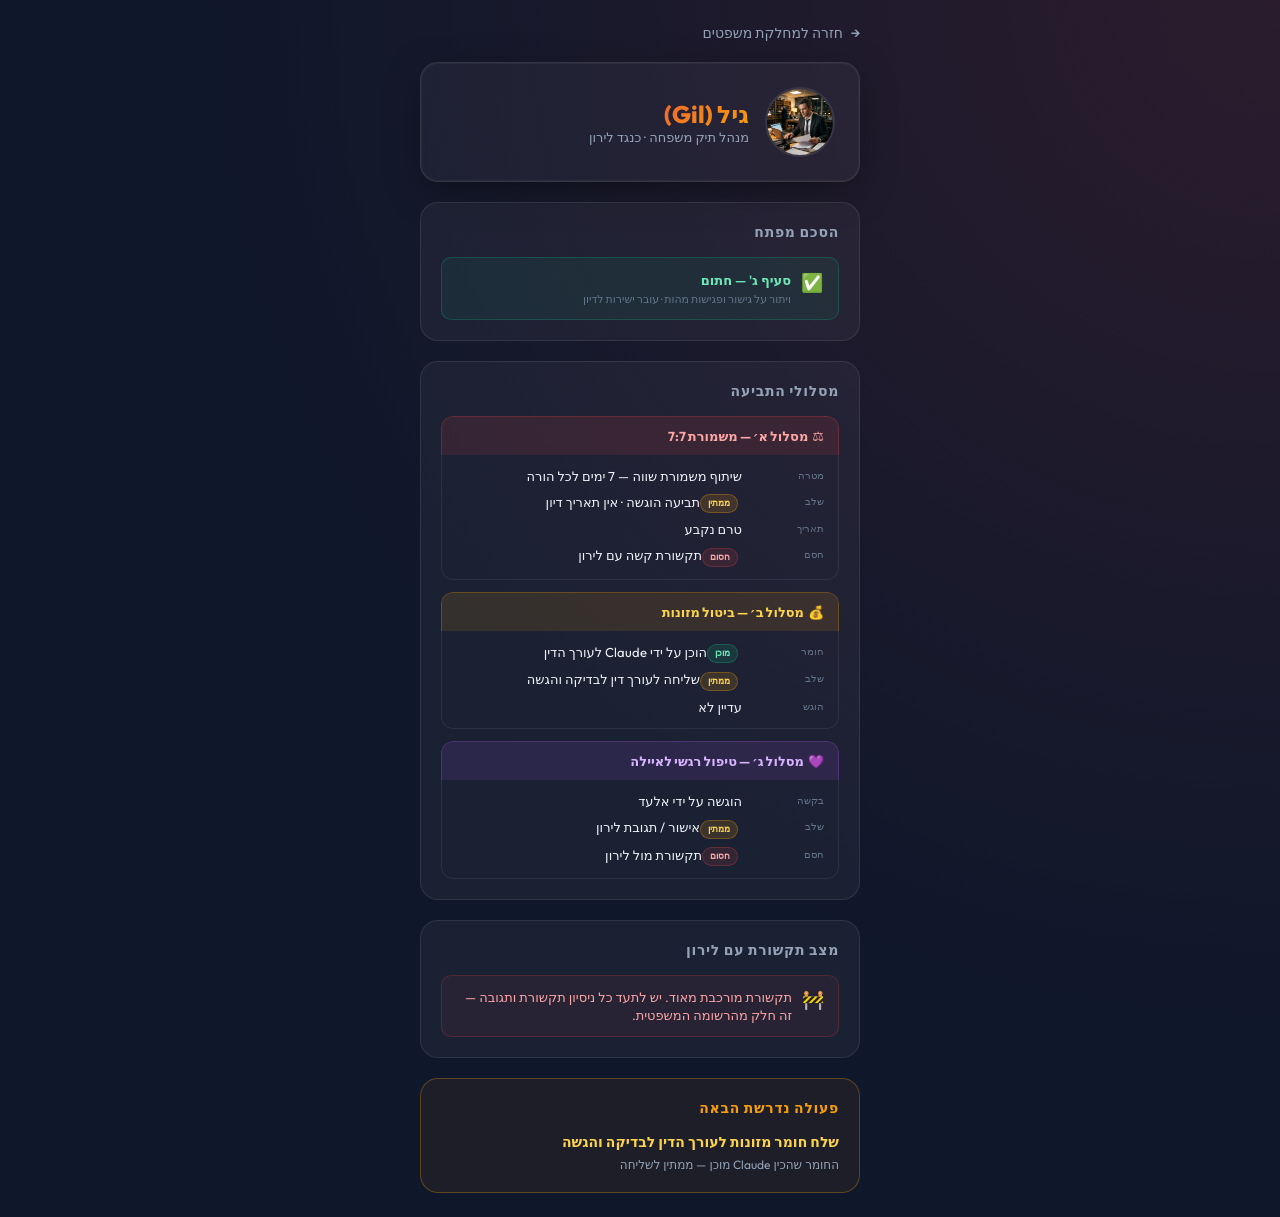
==== ui/gil.html @ 3f215a83 "Legal division V2: Amir + Gil + Michal agents, 4 UI pages, runners, master prompt, registry update" ====
<!DOCTYPE html>
<html lang="he" dir="rtl">
<head>
  <meta charset="UTF-8" />
  <meta name="viewport" content="width=device-width, initial-scale=1.0, viewport-fit=cover" />
  <title>גיל · תיק לירון</title>
  <link href="https://fonts.googleapis.com/css2?family=Outfit:wght@300;400;500;600;700;800&family=JetBrains+Mono:wght@400;600&display=swap" rel="stylesheet" />
  <link rel="stylesheet" href="shared-agent.css" />
  <style>
    :root { --grad-primary: linear-gradient(135deg, #ef4444 0%, #f59e0b 100%); }
    body { background-image: radial-gradient(ellipse at top right, rgba(239,68,68,0.12), transparent 60%); }
    .agent-name { background: var(--grad-primary); -webkit-background-clip: text; color: transparent; }

    .track { border-radius: 12px; overflow: hidden; margin-bottom: 12px; }
    .track:last-child { margin-bottom: 0; }
    .track-header { padding: 11px 14px; display: flex; align-items: center; gap: 10px; font-size: 13px; font-weight: 700; }
    .track-header.red { background: rgba(239,68,68,.12); border: 1px solid rgba(239,68,68,.25); border-bottom: none; border-radius: 12px 12px 0 0; color: #fca5a5; }
    .track-header.amber { background: rgba(245,158,11,.12); border: 1px solid rgba(245,158,11,.25); border-bottom: none; border-radius: 12px 12px 0 0; color: #fcd34d; }
    .track-header.purple { background: rgba(168,85,247,.12); border: 1px solid rgba(168,85,247,.25); border-bottom: none; border-radius: 12px 12px 0 0; color: #d8b4fe; }
    .track-body { padding: 12px 14px; border: 1px solid rgba(255,255,255,.08); border-top: none; border-radius: 0 0 12px 12px; display: flex; flex-direction: column; gap: 7px; }
    .track-row { display: flex; gap: 10px; font-size: 13px; align-items: flex-start; }
    .track-label { color: #64748b; font-family: 'JetBrains Mono', monospace; font-size: 10px; min-width: 72px; padding-top: 2px; flex-shrink: 0; }
    .track-val { color: #f1f5f9; flex: 1; line-height: 1.45; }
    .badge { display: inline-block; font-size: 9px; font-family: 'JetBrains Mono', monospace; padding: 2px 7px; border-radius: 999px; font-weight: 700; vertical-align: middle; margin-right: 4px; }
    .badge.ok { background: rgba(16,185,129,.15); color: #6ee7b7; border: 1px solid rgba(16,185,129,.3); }
    .badge.pending { background: rgba(245,158,11,.15); color: #fcd34d; border: 1px solid rgba(245,158,11,.3); }
    .badge.blocked { background: rgba(239,68,68,.12); color: #fca5a5; border: 1px solid rgba(239,68,68,.25); }

    .agreement-box { padding: 13px 15px; border-radius: 10px; background: rgba(16,185,129,.08); border: 1px solid rgba(16,185,129,.25); display: flex; gap: 10px; align-items: flex-start; }
    .agreement-icon { font-size: 18px; flex-shrink: 0; }
    .agreement-text { font-size: 13px; font-weight: 600; color: #6ee7b7; line-height: 1.4; }
    .agreement-sub { font-size: 11px; color: #64748b; margin-top: 3px; }

    .blocker-box { padding: 12px 14px; border-radius: 10px; background: rgba(239,68,68,.07); border: 1px solid rgba(239,68,68,.2); display: flex; gap: 10px; }
    .blocker-text { font-size: 13px; color: #fca5a5; line-height: 1.4; }
  </style>
</head>
<body>
  <div class="app">
    <a href="legal.html" class="back-btn">חזרה למחלקת משפטים</a>

    <div class="header">
      <img src="assets/agent_gil.png" alt="Gil" class="agent-img"
           onerror="this.src='data:image/svg+xml,<svg xmlns=%22http://www.w3.org/2000/svg%22 width=%2270%22 height=%2270%22><rect width=%2270%22 height=%2270%22 rx=%2235%22 fill=%22%23ef4444%22/><text x=%2235%22 y=%2244%22 text-anchor=%22middle%22 fill=%22white%22 font-size=%2226%22>ג</text></svg>'">
      <div>
        <div class="agent-name">גיל (Gil)</div>
        <div class="agent-role">מנהל תיק משפחה · כנגד לירון</div>
      </div>
    </div>

    <!-- KEY AGREEMENT -->
    <div class="card">
      <div class="card-title">הסכם מפתח</div>
      <div class="agreement-box">
        <span class="agreement-icon">✅</span>
        <div>
          <div class="agreement-text">סעיף ג' — חתום</div>
          <div class="agreement-sub">ויתור על גישור ופגישות מהות · עובר ישירות לדיון</div>
        </div>
      </div>
    </div>

    <!-- TRACKS -->
    <div class="card">
      <div class="card-title">מסלולי התביעה</div>

      <!-- Track A: Custody -->
      <div class="track">
        <div class="track-header red">⚖️ &nbsp;מסלול א׳ — משמורת 7:7</div>
        <div class="track-body">
          <div class="track-row">
            <span class="track-label">מטרה</span>
            <span class="track-val">שיתוף משמורת שווה — 7 ימים לכל הורה</span>
          </div>
          <div class="track-row">
            <span class="track-label">שלב</span>
            <span class="track-val"><span class="badge pending">ממתין</span>תביעה הוגשה · אין תאריך דיון</span>
          </div>
          <div class="track-row">
            <span class="track-label">תאריך</span>
            <span class="track-val">טרם נקבע</span>
          </div>
          <div class="track-row">
            <span class="track-label">חסם</span>
            <span class="track-val"><span class="badge blocked">חסום</span>תקשורת קשה עם לירון</span>
          </div>
        </div>
      </div>

      <!-- Track B: Alimony -->
      <div class="track">
        <div class="track-header amber">💰 &nbsp;מסלול ב׳ — ביטול מזונות</div>
        <div class="track-body">
          <div class="track-row">
            <span class="track-label">חומר</span>
            <span class="track-val"><span class="badge ok">מוכן</span>הוכן על ידי Claude לעורך הדין</span>
          </div>
          <div class="track-row">
            <span class="track-label">שלב</span>
            <span class="track-val"><span class="badge pending">ממתין</span>שליחה לעורך דין לבדיקה והגשה</span>
          </div>
          <div class="track-row">
            <span class="track-label">הוגש</span>
            <span class="track-val">עדיין לא</span>
          </div>
        </div>
      </div>

      <!-- Track C: Ayala -->
      <div class="track">
        <div class="track-header purple">💜 &nbsp;מסלול ג׳ — טיפול רגשי לאיילה</div>
        <div class="track-body">
          <div class="track-row">
            <span class="track-label">בקשה</span>
            <span class="track-val">הוגשה על ידי אלעד</span>
          </div>
          <div class="track-row">
            <span class="track-label">שלב</span>
            <span class="track-val"><span class="badge pending">ממתין</span>אישור / תגובת לירון</span>
          </div>
          <div class="track-row">
            <span class="track-label">חסם</span>
            <span class="track-val"><span class="badge blocked">חסום</span>תקשורת מול לירון</span>
          </div>
        </div>
      </div>
    </div>

    <!-- COMMUNICATION -->
    <div class="card">
      <div class="card-title">מצב תקשורת עם לירון</div>
      <div class="blocker-box">
        <span style="font-size:18px;flex-shrink:0;">🚧</span>
        <div class="blocker-text">תקשורת מורכבת מאוד. יש לתעד כל ניסיון תקשורת ותגובה — זה חלק מהרשומה המשפטית.</div>
      </div>
    </div>

    <!-- NEXT ACTION -->
    <div class="card" style="border-color:rgba(245,158,11,.3);background:rgba(245,158,11,.06);">
      <div class="card-title" style="color:#f59e0b;">פעולה נדרשת הבאה</div>
      <div style="font-size:14px;font-weight:600;color:#fcd34d;">שלח חומר מזונות לעורך הדין לבדיקה והגשה</div>
      <div style="font-size:12px;color:#94a3b8;margin-top:6px;">החומר שהכין Claude מוכן — ממתין לשליחה</div>
    </div>

  </div>
</body>
</html>
---- ui/shared-agent.css ----
/* shared-agent.css */
:root {
  --bg-0: #0f172a;
  --panel: rgba(255, 255, 255, 0.045);
  --border: rgba(255, 255, 255, 0.09);
  --text: #f1f5f9;
  --text-muted: #94a3b8;
  --text-dim: #64748b;
  --blue: #60a5fa;
  --purple: #c084fc;
  --warning: #f59e0b;
  --danger: #ef4444;
  --teal: #2dd4bf;
  --success: #10b981;
  
  --shadow-card: 0 10px 40px -10px rgba(0, 0, 0, 0.5), 0 0 0 1px rgba(255, 255, 255, 0.04) inset;
  --radius: 18px;
  --radius-sm: 12px;
}

* { box-sizing: border-box; margin: 0; padding: 0; }

body {
  font-family: 'Outfit', system-ui, sans-serif;
  color: var(--text);
  background: var(--bg-0);
  min-height: 100vh;
  padding: 24px 16px;
}

.app {
  max-width: 440px;
  margin: 0 auto;
  display: flex;
  flex-direction: column;
  gap: 20px;
}

.back-btn {
  display: inline-flex;
  align-items: center;
  gap: 8px;
  color: var(--text-muted);
  text-decoration: none;
  font-size: 14px;
  font-weight: 500;
}
.back-btn::before { content: '→'; }

.header {
  padding: 24px;
  background: var(--panel);
  border: 1px solid var(--border);
  border-radius: var(--radius);
  display: flex;
  align-items: center;
  gap: 16px;
  box-shadow: var(--shadow-card);
}

.agent-img {
  width: 70px;
  height: 70px;
  border-radius: 50%;
  border: 2px solid var(--border);
}

.agent-name {
  font-size: 24px;
  font-weight: 800;
  -webkit-background-clip: text;
  color: transparent;
}

.agent-role {
  font-size: 13px;
  color: var(--text-muted);
}

.card {
  padding: 20px;
  background: var(--panel);
  border: 1px solid var(--border);
  border-radius: var(--radius);
}

.card-title {
  font-size: 14px;
  font-weight: 600;
  color: var(--text-muted);
  margin-bottom: 16px;
  text-transform: uppercase;
  letter-spacing: 0.05em;
}

.bullet-list {
  list-style: none;
  display: flex;
  flex-direction: column;
  gap: 10px;
}
.bullet-list li {
  display: flex;
  gap: 10px;
  font-size: 13.5px;
  line-height: 1.4;
  color: var(--text);
}
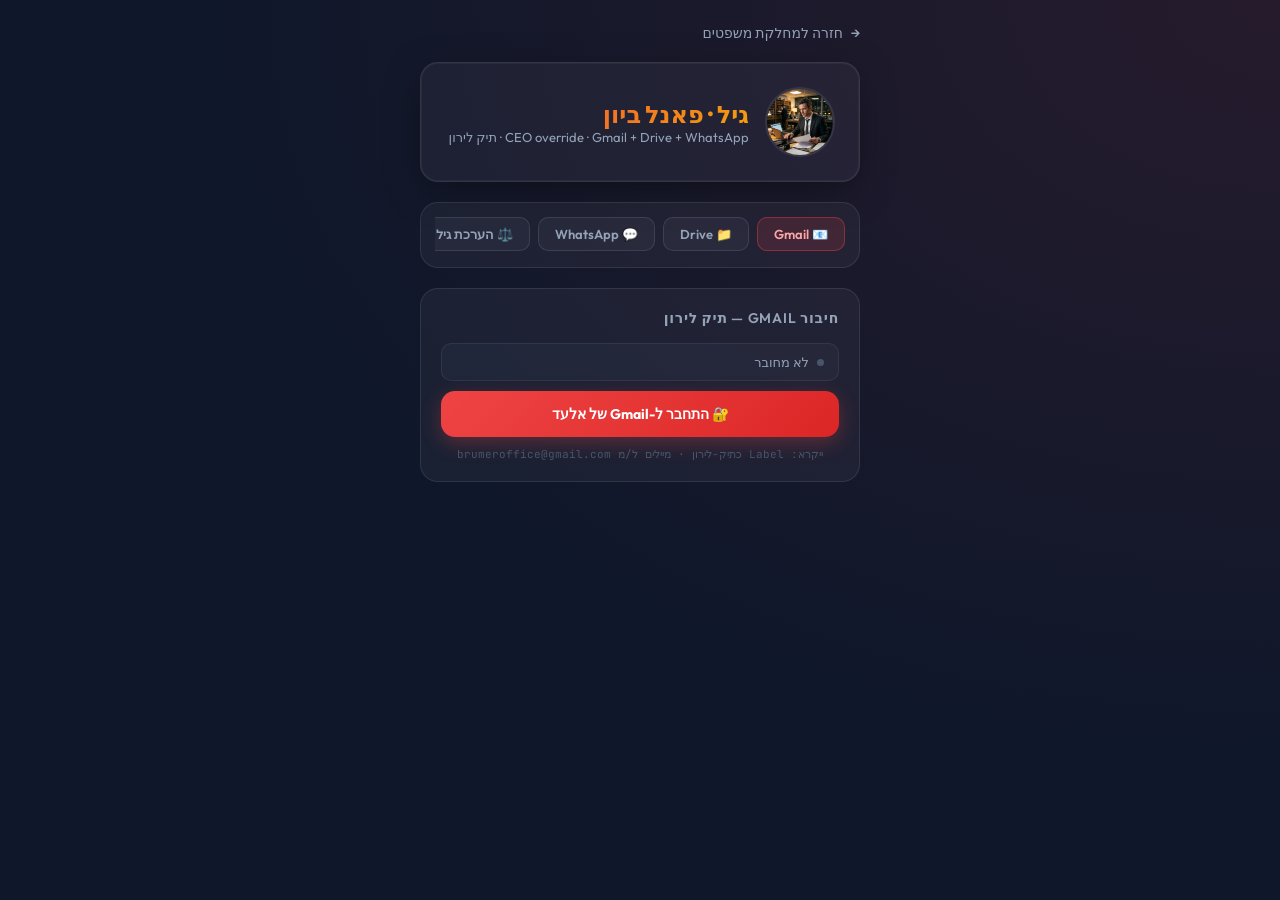
==== commit 7ab4eaba: "Gil intelligence panel: Gmail + Drive + WhatsApp + CEO override documented" ====
--- a/ui/gil.html
+++ b/ui/gil.html
@@ -3,145 +3,549 @@
 <head>
   <meta charset="UTF-8" />
   <meta name="viewport" content="width=device-width, initial-scale=1.0, viewport-fit=cover" />
-  <title>גיל · תיק לירון</title>
+  <title>גיל · תיק לירון · ביון</title>
   <link href="https://fonts.googleapis.com/css2?family=Outfit:wght@300;400;500;600;700;800&family=JetBrains+Mono:wght@400;600&display=swap" rel="stylesheet" />
   <link rel="stylesheet" href="shared-agent.css" />
+
+  <!-- Google API -->
+  <script src="https://apis.google.com/js/api.js"></script>
+  <script src="https://accounts.google.com/gsi/client"></script>
+
   <style>
-    :root { --grad-primary: linear-gradient(135deg, #ef4444 0%, #f59e0b 100%); }
-    body { background-image: radial-gradient(ellipse at top right, rgba(239,68,68,0.12), transparent 60%); }
+    :root {
+      --grad-primary: linear-gradient(135deg, #ef4444 0%, #f59e0b 100%);
+      --gold: #f59e0b; --red: #ef4444; --blue: #3b82f6;
+      --green: #10b981; --purple: #8b5cf6;
+    }
+    body { background-image: radial-gradient(ellipse at top right, rgba(239,68,68,0.10), transparent 60%); }
     .agent-name { background: var(--grad-primary); -webkit-background-clip: text; color: transparent; }
 
-    .track { border-radius: 12px; overflow: hidden; margin-bottom: 12px; }
-    .track:last-child { margin-bottom: 0; }
-    .track-header { padding: 11px 14px; display: flex; align-items: center; gap: 10px; font-size: 13px; font-weight: 700; }
-    .track-header.red { background: rgba(239,68,68,.12); border: 1px solid rgba(239,68,68,.25); border-bottom: none; border-radius: 12px 12px 0 0; color: #fca5a5; }
-    .track-header.amber { background: rgba(245,158,11,.12); border: 1px solid rgba(245,158,11,.25); border-bottom: none; border-radius: 12px 12px 0 0; color: #fcd34d; }
-    .track-header.purple { background: rgba(168,85,247,.12); border: 1px solid rgba(168,85,247,.25); border-bottom: none; border-radius: 12px 12px 0 0; color: #d8b4fe; }
-    .track-body { padding: 12px 14px; border: 1px solid rgba(255,255,255,.08); border-top: none; border-radius: 0 0 12px 12px; display: flex; flex-direction: column; gap: 7px; }
-    .track-row { display: flex; gap: 10px; font-size: 13px; align-items: flex-start; }
-    .track-label { color: #64748b; font-family: 'JetBrains Mono', monospace; font-size: 10px; min-width: 72px; padding-top: 2px; flex-shrink: 0; }
-    .track-val { color: #f1f5f9; flex: 1; line-height: 1.45; }
-    .badge { display: inline-block; font-size: 9px; font-family: 'JetBrains Mono', monospace; padding: 2px 7px; border-radius: 999px; font-weight: 700; vertical-align: middle; margin-right: 4px; }
-    .badge.ok { background: rgba(16,185,129,.15); color: #6ee7b7; border: 1px solid rgba(16,185,129,.3); }
-    .badge.pending { background: rgba(245,158,11,.15); color: #fcd34d; border: 1px solid rgba(245,158,11,.3); }
-    .badge.blocked { background: rgba(239,68,68,.12); color: #fca5a5; border: 1px solid rgba(239,68,68,.25); }
-
-    .agreement-box { padding: 13px 15px; border-radius: 10px; background: rgba(16,185,129,.08); border: 1px solid rgba(16,185,129,.25); display: flex; gap: 10px; align-items: flex-start; }
-    .agreement-icon { font-size: 18px; flex-shrink: 0; }
-    .agreement-text { font-size: 13px; font-weight: 600; color: #6ee7b7; line-height: 1.4; }
-    .agreement-sub { font-size: 11px; color: #64748b; margin-top: 3px; }
-
-    .blocker-box { padding: 12px 14px; border-radius: 10px; background: rgba(239,68,68,.07); border: 1px solid rgba(239,68,68,.2); display: flex; gap: 10px; }
-    .blocker-text { font-size: 13px; color: #fca5a5; line-height: 1.4; }
+    /* TABS */
+    .tabs { display: flex; gap: 8px; overflow-x: auto; padding-bottom: 2px; scrollbar-width: none; }
+    .tabs::-webkit-scrollbar { display: none; }
+    .tab {
+      flex-shrink: 0; padding: 8px 16px; border-radius: 10px; font-size: 13px; font-weight: 600;
+      cursor: pointer; border: 1px solid rgba(255,255,255,.1); background: rgba(255,255,255,.04);
+      color: #94a3b8; transition: all .2s; font-family: 'Outfit', sans-serif;
+    }
+    .tab.active { background: rgba(239,68,68,.15); border-color: rgba(239,68,68,.4); color: #fca5a5; }
+    .tab-panel { display: none; }
+    .tab-panel.active { display: flex; flex-direction: column; gap: 14px; }
+
+    /* CONNECT BUTTON */
+    .connect-btn {
+      display: flex; align-items: center; justify-content: center; gap: 10px;
+      padding: 14px 20px; border-radius: 14px; font-size: 14px; font-weight: 700;
+      cursor: pointer; border: none; transition: all .2s; width: 100%;
+      font-family: 'Outfit', sans-serif;
+    }
+    .connect-btn.gmail { background: linear-gradient(135deg,#ef4444,#dc2626); color: white; box-shadow: 0 6px 20px rgba(239,68,68,.3); }
+    .connect-btn.drive { background: linear-gradient(135deg,#3b82f6,#2563eb); color: white; box-shadow: 0 6px 20px rgba(59,130,246,.3); }
+    .connect-btn:hover { transform: translateY(-2px); filter: brightness(1.1); }
+    .connect-btn:disabled { opacity: .5; cursor: not-allowed; transform: none; }
+
+    /* STATUS BAR */
+    .status-bar { display: flex; align-items: center; gap: 8px; padding: 10px 14px; border-radius: 10px; font-size: 13px; }
+    .status-bar.connected { background: rgba(16,185,129,.1); border: 1px solid rgba(16,185,129,.25); color: #6ee7b7; }
+    .status-bar.disconnected { background: rgba(100,116,139,.08); border: 1px solid rgba(100,116,139,.2); color: #94a3b8; }
+    .status-bar.loading { background: rgba(245,158,11,.08); border: 1px solid rgba(245,158,11,.2); color: #fcd34d; }
+    .status-dot { width: 7px; height: 7px; border-radius: 50%; flex-shrink: 0; }
+    .status-dot.green { background: #10b981; animation: pulse-g 2s infinite; }
+    .status-dot.gray { background: #475569; }
+    .status-dot.amber { background: #f59e0b; animation: pulse-a 1s infinite alternate; }
+    @keyframes pulse-g { 0%,100%{opacity:1} 50%{opacity:.5} }
+    @keyframes pulse-a { from{opacity:.5} to{opacity:1} }
+
+    /* EMAIL ITEMS */
+    .email-item {
+      padding: 13px 15px; border-radius: 12px; border: 1px solid rgba(255,255,255,.07);
+      background: rgba(255,255,255,.03); cursor: pointer; transition: all .15s;
+    }
+    .email-item:hover { background: rgba(255,255,255,.06); border-color: rgba(239,68,68,.2); }
+    .email-subject { font-size: 13px; font-weight: 600; color: #f1f5f9; margin-bottom: 4px; }
+    .email-meta { font-size: 11px; color: #64748b; margin-bottom: 6px; font-family: 'JetBrains Mono', monospace; }
+    .email-snippet { font-size: 12px; color: #94a3b8; line-height: 1.4; }
+    .email-link { font-size: 11px; color: #ef4444; text-decoration: none; margin-top: 6px; display: inline-block; }
+    .email-link:hover { text-decoration: underline; }
+
+    /* DRIVE ITEMS */
+    .drive-item {
+      display: flex; align-items: center; gap: 12px; padding: 12px 14px;
+      border-radius: 10px; border: 1px solid rgba(59,130,246,.15);
+      background: rgba(59,130,246,.05); cursor: pointer; transition: all .15s; text-decoration: none;
+    }
+    .drive-item:hover { background: rgba(59,130,246,.1); border-color: rgba(59,130,246,.3); }
+    .drive-icon { font-size: 22px; flex-shrink: 0; }
+    .drive-name { font-size: 13px; font-weight: 600; color: #f1f5f9; flex: 1; }
+    .drive-date { font-size: 10px; color: #64748b; font-family: 'JetBrains Mono', monospace; }
+
+    /* WHATSAPP */
+    .wa-paste {
+      width: 100%; min-height: 160px; background: rgba(255,255,255,.04);
+      border: 1px solid rgba(255,255,255,.1); border-radius: 12px;
+      color: #f1f5f9; font-size: 13px; font-family: 'Outfit', sans-serif;
+      padding: 14px; resize: vertical; outline: none; direction: rtl;
+      transition: border-color .2s;
+    }
+    .wa-paste:focus { border-color: rgba(37,211,102,.4); }
+    .wa-analyze-btn {
+      padding: 12px 20px; border-radius: 10px; border: none; cursor: pointer;
+      background: linear-gradient(135deg,#25d366,#128c7e); color: white;
+      font-size: 13px; font-weight: 700; font-family: 'Outfit', sans-serif;
+      width: 100%; transition: all .2s;
+    }
+    .wa-analyze-btn:hover { transform: translateY(-1px); filter: brightness(1.1); }
+
+    /* ASSESSMENT */
+    .assess-item { display: flex; gap: 10px; padding: 10px 0; border-bottom: 1px solid rgba(255,255,255,.05); font-size: 13px; }
+    .assess-item:last-child { border-bottom: none; }
+    .assess-num { color: #ef4444; font-weight: 800; font-family: 'JetBrains Mono', monospace; min-width: 20px; flex-shrink: 0; }
+    .assess-text { color: #f1f5f9; flex: 1; line-height: 1.45; }
+    .assess-prio { font-size: 10px; font-family: 'JetBrains Mono', monospace; padding: 2px 7px; border-radius: 999px; margin-top: 4px; display: inline-block; }
+    .assess-prio.high { background: rgba(239,68,68,.15); color: #fca5a5; border: 1px solid rgba(239,68,68,.25); }
+    .assess-prio.med { background: rgba(245,158,11,.15); color: #fcd34d; border: 1px solid rgba(245,158,11,.25); }
+
+    .empty-state { text-align: center; padding: 30px; color: #475569; font-size: 13px; }
+    .loader { display: flex; justify-content: center; padding: 24px; }
+    .spin { width: 24px; height: 24px; border: 2px solid rgba(255,255,255,.1); border-top-color: #ef4444; border-radius: 50%; animation: spin .7s linear infinite; }
+    @keyframes spin { to{transform:rotate(360deg)} }
   </style>
 </head>
 <body>
-  <div class="app">
-    <a href="legal.html" class="back-btn">חזרה למחלקת משפטים</a>
-
-    <div class="header">
-      <img src="assets/agent_gil.png" alt="Gil" class="agent-img"
-           onerror="this.src='data:image/svg+xml,<svg xmlns=%22http://www.w3.org/2000/svg%22 width=%2270%22 height=%2270%22><rect width=%2270%22 height=%2270%22 rx=%2235%22 fill=%22%23ef4444%22/><text x=%2235%22 y=%2244%22 text-anchor=%22middle%22 fill=%22white%22 font-size=%2226%22>ג</text></svg>'">
-      <div>
-        <div class="agent-name">גיל (Gil)</div>
-        <div class="agent-role">מנהל תיק משפחה · כנגד לירון</div>
+<div class="app">
+
+  <a href="legal.html" class="back-btn">חזרה למחלקת משפטים</a>
+
+  <div class="header">
+    <img src="assets/agent_gil.png" alt="Gil" class="agent-img"
+         onerror="this.src='data:image/svg+xml,<svg xmlns=%22http://www.w3.org/2000/svg%22 width=%2270%22 height=%2270%22><rect width=%2270%22 height=%2270%22 rx=%2235%22 fill=%22%23ef4444%22/><text x=%2235%22 y=%2244%22 text-anchor=%22middle%22 fill=%22white%22 font-size=%2226%22>ג</text></svg>'">
+    <div>
+      <div class="agent-name">גיל · פאנל ביון</div>
+      <div class="agent-role">CEO override · Gmail + Drive + WhatsApp · תיק לירון</div>
+    </div>
+  </div>
+
+  <!-- TABS -->
+  <div class="card" style="padding:14px;">
+    <div class="tabs">
+      <button class="tab active" onclick="switchTab('gmail',this)">📧 Gmail</button>
+      <button class="tab" onclick="switchTab('drive',this)">📁 Drive</button>
+      <button class="tab" onclick="switchTab('whatsapp',this)">💬 WhatsApp</button>
+      <button class="tab" onclick="switchTab('assess',this)">⚖️ הערכת גיל</button>
+    </div>
+  </div>
+
+  <!-- ═══ GMAIL TAB ═══ -->
+  <div id="tab-gmail" class="tab-panel active">
+    <div class="card">
+      <div class="card-title">חיבור Gmail — תיק לירון</div>
+      <div id="gmail-status" class="status-bar disconnected">
+        <div class="status-dot gray"></div>
+        לא מחובר
       </div>
-    </div>
-
-    <!-- KEY AGREEMENT -->
+      <div style="height:10px;"></div>
+      <button class="connect-btn gmail" id="gmail-btn" onclick="connectGmail()">
+        🔐 התחבר ל-Gmail של אלעד
+      </button>
+      <div style="margin-top:10px;font-size:11px;color:#475569;font-family:'JetBrains Mono',monospace;text-align:center;">
+        ייקרא: Label כתיק-לירון · מיילים ל/מ brumeroffice@gmail.com
+      </div>
+    </div>
+
+    <div class="card" id="gmail-results" style="display:none;">
+      <div class="card-title" id="gmail-count-label">מיילים רלוונטיים</div>
+      <div id="gmail-list" style="display:flex;flex-direction:column;gap:10px;"></div>
+    </div>
+  </div>
+
+  <!-- ═══ DRIVE TAB ═══ -->
+  <div id="tab-drive" class="tab-panel">
     <div class="card">
-      <div class="card-title">הסכם מפתח</div>
-      <div class="agreement-box">
-        <span class="agreement-icon">✅</span>
-        <div>
-          <div class="agreement-text">סעיף ג' — חתום</div>
-          <div class="agreement-sub">ויתור על גישור ופגישות מהות · עובר ישירות לדיון</div>
+      <div class="card-title">ספריית ברומר — Google Drive</div>
+      <div id="drive-status" class="status-bar disconnected">
+        <div class="status-dot gray"></div>
+        לא מחובר
+      </div>
+      <div style="height:10px;"></div>
+      <button class="connect-btn drive" id="drive-btn" onclick="connectDrive()">
+        📂 התחבר ל-Drive — ספריית ברומר
+      </button>
+      <div style="margin-top:10px;font-size:11px;color:#475569;font-family:'JetBrains Mono',monospace;text-align:center;">
+        ייקרא: תיקיית "ברומר" / "Brumer" ב-Drive
+      </div>
+    </div>
+
+    <div class="card" id="drive-results" style="display:none;">
+      <div class="card-title" id="drive-count-label">קבצים בספרייה</div>
+      <div id="drive-list" style="display:flex;flex-direction:column;gap:8px;"></div>
+    </div>
+  </div>
+
+  <!-- ═══ WHATSAPP TAB ═══ -->
+  <div id="tab-whatsapp" class="tab-panel">
+    <div class="card">
+      <div class="card-title">💬 ניתוח שיחת WhatsApp — לירון</div>
+      <p style="font-size:12px;color:#64748b;margin-bottom:12px;line-height:1.6;">
+        ב-WhatsApp: פתח שיחה עם לירון ← ⋮ ← <strong style="color:#94a3b8;">Export Chat</strong> ← ללא מדיה.<br>
+        העתק את תוכן הקובץ והדבק כאן:
+      </p>
+      <textarea class="wa-paste" id="wa-text" placeholder="הדבק כאן את תוכן ייצוא WhatsApp..."></textarea>
+      <div style="height:10px;"></div>
+      <button class="wa-analyze-btn" onclick="analyzeWhatsApp()">⚖️ נתח — מה רלוונטי לתיק</button>
+    </div>
+    <div class="card" id="wa-results" style="display:none;">
+      <div class="card-title">ממצאי גיל מהשיחה</div>
+      <div id="wa-list" style="display:flex;flex-direction:column;gap:10px;"></div>
+    </div>
+  </div>
+
+  <!-- ═══ ASSESSMENT TAB ═══ -->
+  <div id="tab-assess" class="tab-panel">
+    <div class="card">
+      <div class="card-title">⚖️ הערכת גיל — מה נדרש לתעד</div>
+      <div id="assess-placeholder" style="color:#475569;font-size:13px;line-height:1.6;padding:4px 0;">
+        הערכה תתעדכן אוטומטית לאחר שתחובר ל-Gmail ו/או תנתח את ה-WhatsApp.<br><br>
+        <strong style="color:#94a3b8;">בינתיים — ניתוח ראשוני על בסיס מה שידוע:</strong>
+      </div>
+      <div style="display:flex;flex-direction:column;gap:0;margin-top:14px;">
+        <div class="assess-item">
+          <span class="assess-num">1</span>
+          <div class="assess-text">
+            כל ניסיון תקשורת עם לירון שלא נענה / נדחה — לתעד עם תאריך ושעה
+            <br><span class="assess-prio high">עדיפות גבוהה</span>
+          </div>
         </div>
-      </div>
-    </div>
-
-    <!-- TRACKS -->
-    <div class="card">
-      <div class="card-title">מסלולי התביעה</div>
-
-      <!-- Track A: Custody -->
-      <div class="track">
-        <div class="track-header red">⚖️ &nbsp;מסלול א׳ — משמורת 7:7</div>
-        <div class="track-body">
-          <div class="track-row">
-            <span class="track-label">מטרה</span>
-            <span class="track-val">שיתוף משמורת שווה — 7 ימים לכל הורה</span>
+        <div class="assess-item">
+          <span class="assess-num">2</span>
+          <div class="assess-text">
+            כל אמירה של לירון שנוגעת לאיילה (בריאות, לימודים, שגרה) — מהווה ראיה לצורת הורות
+            <br><span class="assess-prio high">עדיפות גבוהה</span>
           </div>
-          <div class="track-row">
-            <span class="track-label">שלב</span>
-            <span class="track-val"><span class="badge pending">ממתין</span>תביעה הוגשה · אין תאריך דיון</span>
+        </div>
+        <div class="assess-item">
+          <span class="assess-num">3</span>
+          <div class="assess-text">
+            כל אמירה על כספים, מזונות, הוצאות — רלוונטי לתיק ביטול המזונות
+            <br><span class="assess-prio high">עדיפות גבוהה</span>
           </div>
-          <div class="track-row">
-            <span class="track-label">תאריך</span>
-            <span class="track-val">טרם נקבע</span>
+        </div>
+        <div class="assess-item">
+          <span class="assess-num">4</span>
+          <div class="assess-text">
+            חומר שנשלח לברומר (עו"ד) — לתעד מה נשלח ומתי, לזהות פערים
+            <br><span class="assess-prio med">עדיפות בינונית</span>
           </div>
-          <div class="track-row">
-            <span class="track-label">חסם</span>
-            <span class="track-val"><span class="badge blocked">חסום</span>תקשורת קשה עם לירון</span>
+        </div>
+        <div class="assess-item">
+          <span class="assess-num">5</span>
+          <div class="assess-text">
+            כל הפניה לגבי טיפול רגשי לאיילה — תגובות חיוביות ושליליות כאחד
+            <br><span class="assess-prio med">עדיפות בינונית</span>
+          </div>
+        </div>
+        <div class="assess-item">
+          <span class="assess-num">6</span>
+          <div class="assess-text">
+            אירועים שבהם לירון לא כיבדה את סידורי הקשר הקיימים — תאריכים מדויקים
+            <br><span class="assess-prio high">עדיפות גבוהה</span>
           </div>
         </div>
       </div>
-
-      <!-- Track B: Alimony -->
-      <div class="track">
-        <div class="track-header amber">💰 &nbsp;מסלול ב׳ — ביטול מזונות</div>
-        <div class="track-body">
-          <div class="track-row">
-            <span class="track-label">חומר</span>
-            <span class="track-val"><span class="badge ok">מוכן</span>הוכן על ידי Claude לעורך הדין</span>
-          </div>
-          <div class="track-row">
-            <span class="track-label">שלב</span>
-            <span class="track-val"><span class="badge pending">ממתין</span>שליחה לעורך דין לבדיקה והגשה</span>
-          </div>
-          <div class="track-row">
-            <span class="track-label">הוגש</span>
-            <span class="track-val">עדיין לא</span>
-          </div>
-        </div>
-      </div>
-
-      <!-- Track C: Ayala -->
-      <div class="track">
-        <div class="track-header purple">💜 &nbsp;מסלול ג׳ — טיפול רגשי לאיילה</div>
-        <div class="track-body">
-          <div class="track-row">
-            <span class="track-label">בקשה</span>
-            <span class="track-val">הוגשה על ידי אלעד</span>
-          </div>
-          <div class="track-row">
-            <span class="track-label">שלב</span>
-            <span class="track-val"><span class="badge pending">ממתין</span>אישור / תגובת לירון</span>
-          </div>
-          <div class="track-row">
-            <span class="track-label">חסם</span>
-            <span class="track-val"><span class="badge blocked">חסום</span>תקשורת מול לירון</span>
-          </div>
-        </div>
-      </div>
-    </div>
-
-    <!-- COMMUNICATION -->
-    <div class="card">
-      <div class="card-title">מצב תקשורת עם לירון</div>
-      <div class="blocker-box">
-        <span style="font-size:18px;flex-shrink:0;">🚧</span>
-        <div class="blocker-text">תקשורת מורכבת מאוד. יש לתעד כל ניסיון תקשורת ותגובה — זה חלק מהרשומה המשפטית.</div>
-      </div>
-    </div>
-
-    <!-- NEXT ACTION -->
-    <div class="card" style="border-color:rgba(245,158,11,.3);background:rgba(245,158,11,.06);">
-      <div class="card-title" style="color:#f59e0b;">פעולה נדרשת הבאה</div>
-      <div style="font-size:14px;font-weight:600;color:#fcd34d;">שלח חומר מזונות לעורך הדין לבדיקה והגשה</div>
-      <div style="font-size:12px;color:#94a3b8;margin-top:6px;">החומר שהכין Claude מוכן — ממתין לשליחה</div>
-    </div>
-
+      <div id="assess-live" style="margin-top:16px;"></div>
+    </div>
   </div>
+
+</div>
+
+<script>
+// ══════════════════════════════════════════
+// CONFIG
+// ══════════════════════════════════════════
+const CLIENT_ID = '731371047133-ohte8lgdqvef98j3lr2eq7uuj3i2i817.apps.googleusercontent.com';
+const SCOPES = [
+  'https://www.googleapis.com/auth/gmail.readonly',
+  'https://www.googleapis.com/auth/drive.readonly'
+].join(' ');
+
+const BRUMER_EMAIL = 'brumeroffice@gmail.com';
+const LABEL_NAME   = 'כתיק-לירון';
+
+let tokenClient, accessToken = null;
+let gmailConnected = false, driveConnected = false;
+
+// ══════════════════════════════════════════
+// TABS
+// ══════════════════════════════════════════
+function switchTab(id, btn) {
+  document.querySelectorAll('.tab-panel').forEach(p => p.classList.remove('active'));
+  document.querySelectorAll('.tab').forEach(t => t.classList.remove('active'));
+  document.getElementById('tab-' + id).classList.add('active');
+  btn.classList.add('active');
+}
+
+// ══════════════════════════════════════════
+// GOOGLE AUTH (shared token for Gmail + Drive)
+// ══════════════════════════════════════════
+function initTokenClient() {
+  tokenClient = google.accounts.oauth2.initTokenClient({
+    client_id: CLIENT_ID,
+    scope: SCOPES,
+    callback: (resp) => {
+      if (resp.error) { alert('שגיאת אימות: ' + resp.error); return; }
+      accessToken = resp.access_token;
+      gmailConnected = true;
+      driveConnected = true;
+      setStatus('gmail', true);
+      setStatus('drive', true);
+      loadGmail();
+      loadDrive();
+    }
+  });
+}
+window.addEventListener('load', () => {
+  google.accounts.id.initialize({ client_id: CLIENT_ID });
+  initTokenClient();
+  const saved = sessionStorage.getItem('gil_token');
+  if (saved) {
+    accessToken = saved;
+    gmailConnected = true; driveConnected = true;
+    setStatus('gmail', true); setStatus('drive', true);
+    loadGmail(); loadDrive();
+  }
+});
+
+function setStatus(type, connected, loading = false) {
+  const el = document.getElementById(type + '-status');
+  if (loading) {
+    el.className = 'status-bar loading';
+    el.innerHTML = '<div class="status-dot amber"></div> טוען נתונים...';
+  } else if (connected) {
+    el.className = 'status-bar connected';
+    el.innerHTML = '<div class="status-dot green"></div> מחובר ✓';
+    document.getElementById(type + '-btn').disabled = true;
+    document.getElementById(type + '-btn').textContent = '✓ מחובר';
+  } else {
+    el.className = 'status-bar disconnected';
+    el.innerHTML = '<div class="status-dot gray"></div> לא מחובר';
+  }
+}
+
+function requestToken() {
+  tokenClient.requestAccessToken({ prompt: accessToken ? '' : 'consent' });
+}
+
+function connectGmail() { requestToken(); }
+function connectDrive() { requestToken(); }
+
+// ══════════════════════════════════════════
+// GMAIL
+// ══════════════════════════════════════════
+async function gmailFetch(url) {
+  const r = await fetch(url, { headers: { Authorization: 'Bearer ' + accessToken } });
+  if (!r.ok) throw new Error('Gmail API error: ' + r.status);
+  return r.json();
+}
+
+async function loadGmail() {
+  setStatus('gmail', false, true);
+  const list = document.getElementById('gmail-list');
+  list.innerHTML = '<div class="loader"><div class="spin"></div></div>';
+  document.getElementById('gmail-results').style.display = '';
+
+  try {
+    // Search: label + brumer emails
+    const q = encodeURIComponent(`(label:כתיק-לירון OR from:${BRUMER_EMAIL} OR to:${BRUMER_EMAIL})`);
+    const data = await gmailFetch(`https://gmail.googleapis.com/gmail/v1/users/me/messages?q=${q}&maxResults=30`);
+
+    if (!data.messages || !data.messages.length) {
+      list.innerHTML = '<div class="empty-state">לא נמצאו מיילים עם Label "כתיק-לירון" או מיילים ל/מ ברומר</div>';
+      setStatus('gmail', true);
+      return;
+    }
+
+    const msgs = await Promise.all(
+      data.messages.slice(0, 20).map(m =>
+        gmailFetch(`https://gmail.googleapis.com/gmail/v1/users/me/messages/${m.id}?format=metadata&metadataHeaders=Subject,From,To,Date`)
+      )
+    );
+
+    sessionStorage.setItem('gil_token', accessToken);
+
+    list.innerHTML = '';
+    document.getElementById('gmail-count-label').textContent = `${msgs.length} מיילים רלוונטיים לתיק`;
+
+    msgs.forEach(msg => {
+      const h = {};
+      (msg.payload.headers || []).forEach(hdr => { h[hdr.name] = hdr.value; });
+      const subj = h['Subject'] || '(ללא נושא)';
+      const from = h['From'] || '';
+      const date = h['Date'] ? new Date(h['Date']).toLocaleDateString('he-IL') : '';
+      const snippet = msg.snippet || '';
+      const url = `https://mail.google.com/mail/u/0/#all/${msg.id}`;
+      const isBrumer = from.includes(BRUMER_EMAIL) || (h['To'] || '').includes(BRUMER_EMAIL);
+
+      const el = document.createElement('div');
+      el.className = 'email-item';
+      el.innerHTML = `
+        <div class="email-subject">${isBrumer ? '⚖️ ' : ''}${escHtml(subj)}</div>
+        <div class="email-meta">${escHtml(from)} · ${date}</div>
+        <div class="email-snippet">${escHtml(snippet.substring(0, 120))}${snippet.length > 120 ? '...' : ''}</div>
+        <a href="${url}" target="_blank" class="email-link">פתח ב-Gmail ↗</a>
+      `;
+      list.appendChild(el);
+    });
+
+    setStatus('gmail', true);
+    updateAssessment('gmail', msgs.length);
+  } catch(e) {
+    list.innerHTML = `<div class="empty-state">שגיאה: ${e.message}</div>`;
+    setStatus('gmail', false);
+  }
+}
+
+// ══════════════════════════════════════════
+// DRIVE
+// ══════════════════════════════════════════
+async function driveFetch(url) {
+  const r = await fetch(url, { headers: { Authorization: 'Bearer ' + accessToken } });
+  if (!r.ok) throw new Error('Drive API error: ' + r.status);
+  return r.json();
+}
+
+async function loadDrive() {
+  setStatus('drive', false, true);
+  const list = document.getElementById('drive-list');
+  list.innerHTML = '<div class="loader"><div class="spin"></div></div>';
+  document.getElementById('drive-results').style.display = '';
+
+  try {
+    // Search for Brumer folder
+    const q = encodeURIComponent(`name contains 'ברומר' OR name contains 'Brumer' OR name contains 'brumer'`);
+    const data = await driveFetch(`https://www.googleapis.com/drive/v3/files?q=${q}&fields=files(id,name,mimeType,modifiedTime,webViewLink)&pageSize=50`);
+
+    if (!data.files || !data.files.length) {
+      list.innerHTML = '<div class="empty-state">לא נמצאו קבצים עם "ברומר" ב-Drive.<br>נסה לחפש ידנית את שם התיקייה המדויק.</div>';
+      setStatus('drive', true);
+      return;
+    }
+
+    list.innerHTML = '';
+    document.getElementById('drive-count-label').textContent = `${data.files.length} קבצים — ספריית ברומר`;
+
+    const iconMap = {
+      'application/vnd.google-apps.folder': '📁',
+      'application/vnd.google-apps.document': '📄',
+      'application/vnd.google-apps.spreadsheet': '📊',
+      'application/pdf': '📕',
+      'application/vnd.openxmlformats-officedocument.wordprocessingml.document': '📝',
+    };
+
+    data.files.forEach(f => {
+      const icon = iconMap[f.mimeType] || '📎';
+      const date = f.modifiedTime ? new Date(f.modifiedTime).toLocaleDateString('he-IL') : '';
+      const el = document.createElement('a');
+      el.className = 'drive-item';
+      el.href = f.webViewLink || '#';
+      el.target = '_blank';
+      el.innerHTML = `
+        <span class="drive-icon">${icon}</span>
+        <span class="drive-name">${escHtml(f.name)}</span>
+        <span class="drive-date">${date}</span>
+      `;
+      list.appendChild(el);
+    });
+
+    setStatus('drive', true);
+    updateAssessment('drive', data.files.length);
+  } catch(e) {
+    list.innerHTML = `<div class="empty-state">שגיאה: ${e.message}</div>`;
+    setStatus('drive', false);
+  }
+}
+
+// ══════════════════════════════════════════
+// WHATSAPP ANALYSIS
+// ══════════════════════════════════════════
+function analyzeWhatsApp() {
+  const text = document.getElementById('wa-text').value.trim();
+  if (!text) { alert('הדבק קודם את תוכן ה-WhatsApp'); return; }
+
+  const lines = text.split('\n').filter(l => l.trim());
+  const results = [];
+
+  const patterns = [
+    { re: /מזונות|מזון|תשלום|כסף|העברה|פיגור|חוב/i, label: '💰 כספים / מזונות', prio: 'high' },
+    { re: /איילה|הבת|הילדה/i, label: '👧 מידע על איילה', prio: 'high' },
+    { re: /טיפול|פסיכולוג|יועץ|רגשי/i, label: '🧠 טיפול רגשי', prio: 'high' },
+    { re: /לא אבוא|לא יכולה|לא מגיע|ביטל|ביטול|לא תראה|לא ניפגש/i, label: '🚫 סירוב / ביטול', prio: 'high' },
+    { re: /גישור|עורך דין|משפט|דיון|בית משפט|ברומר/i, label: '⚖️ הליך משפטי', prio: 'med' },
+    { re: /איחר|הגיע מאוחר|לא הגיע|לא ענה|לא מגיב/i, label: '⏰ הפרת קשר / חוסר תגובה', prio: 'high' },
+    { re: /גן|בית ספר|חינוך|שיעורים|מחנה/i, label: '📚 חינוך / לימודים', prio: 'med' },
+  ];
+
+  lines.forEach(line => {
+    patterns.forEach(p => {
+      if (p.re.test(line)) {
+        results.push({ line: line.trim(), label: p.label, prio: p.prio });
+      }
+    });
+  });
+
+  const waResults = document.getElementById('wa-results');
+  const waList = document.getElementById('wa-list');
+  waResults.style.display = '';
+
+  if (!results.length) {
+    waList.innerHTML = '<div class="empty-state">לא נמצאו הודעות רלוונטיות מיידית לתיק.<br>ייתכן שהשיחה בפורמט שונה — נסה שוב עם ייצוא עברית.</div>';
+    return;
+  }
+
+  // Group by label
+  const grouped = {};
+  results.forEach(r => {
+    if (!grouped[r.label]) grouped[r.label] = { items: [], prio: r.prio };
+    if (!grouped[r.label].items.includes(r.line)) grouped[r.label].items.push(r.line);
+  });
+
+  waList.innerHTML = '';
+  Object.entries(grouped).forEach(([label, g]) => {
+    const div = document.createElement('div');
+    div.style.cssText = 'margin-bottom:12px;';
+    div.innerHTML = `
+      <div style="font-size:12px;font-weight:700;color:${g.prio==='high'?'#fca5a5':'#fcd34d'};margin-bottom:8px;">${label} (${g.items.length})</div>
+      ${g.items.slice(0,5).map(i => `<div class="email-item" style="margin-bottom:6px;font-size:12px;color:#e2e8f0;">${escHtml(i)}</div>`).join('')}
+      ${g.items.length > 5 ? `<div style="font-size:11px;color:#475569;padding:4px;">...ועוד ${g.items.length-5} הודעות</div>` : ''}
+    `;
+    waList.appendChild(div);
+  });
+
+  updateAssessment('whatsapp', results.length);
+}
+
+// ══════════════════════════════════════════
+// LIVE ASSESSMENT UPDATE
+// ══════════════════════════════════════════
+const assessData = {};
+function updateAssessment(source, count) {
+  assessData[source] = count;
+  const el = document.getElementById('assess-live');
+  const parts = [];
+  if (assessData.gmail) parts.push(`📧 ${assessData.gmail} מיילים רלוונטיים`);
+  if (assessData.drive) parts.push(`📁 ${assessData.drive} קבצים ב-Drive`);
+  if (assessData.whatsapp) parts.push(`💬 ${assessData.whatsapp} הודעות רלוונטיות ב-WhatsApp`);
+  if (parts.length) {
+    el.innerHTML = `
+      <div style="padding:12px 14px;border-radius:10px;background:rgba(16,185,129,.08);border:1px solid rgba(16,185,129,.2);">
+        <div style="font-size:11px;font-weight:700;color:#6ee7b7;margin-bottom:6px;">ביון שנאסף עד כה</div>
+        ${parts.map(p => `<div style="font-size:13px;color:#f1f5f9;padding:3px 0;">• ${p}</div>`).join('')}
+        <div style="font-size:11px;color:#64748b;margin-top:8px;font-family:'JetBrains Mono',monospace;">שלח לברומר עם בקשה לאימות ולהתייחסות</div>
+      </div>`;
+  }
+}
+
+function escHtml(s) {
+  return String(s).replace(/&/g,'&amp;').replace(/</g,'&lt;').replace(/>/g,'&gt;').replace(/"/g,'&quot;');
+}
+</script>
 </body>
 </html>
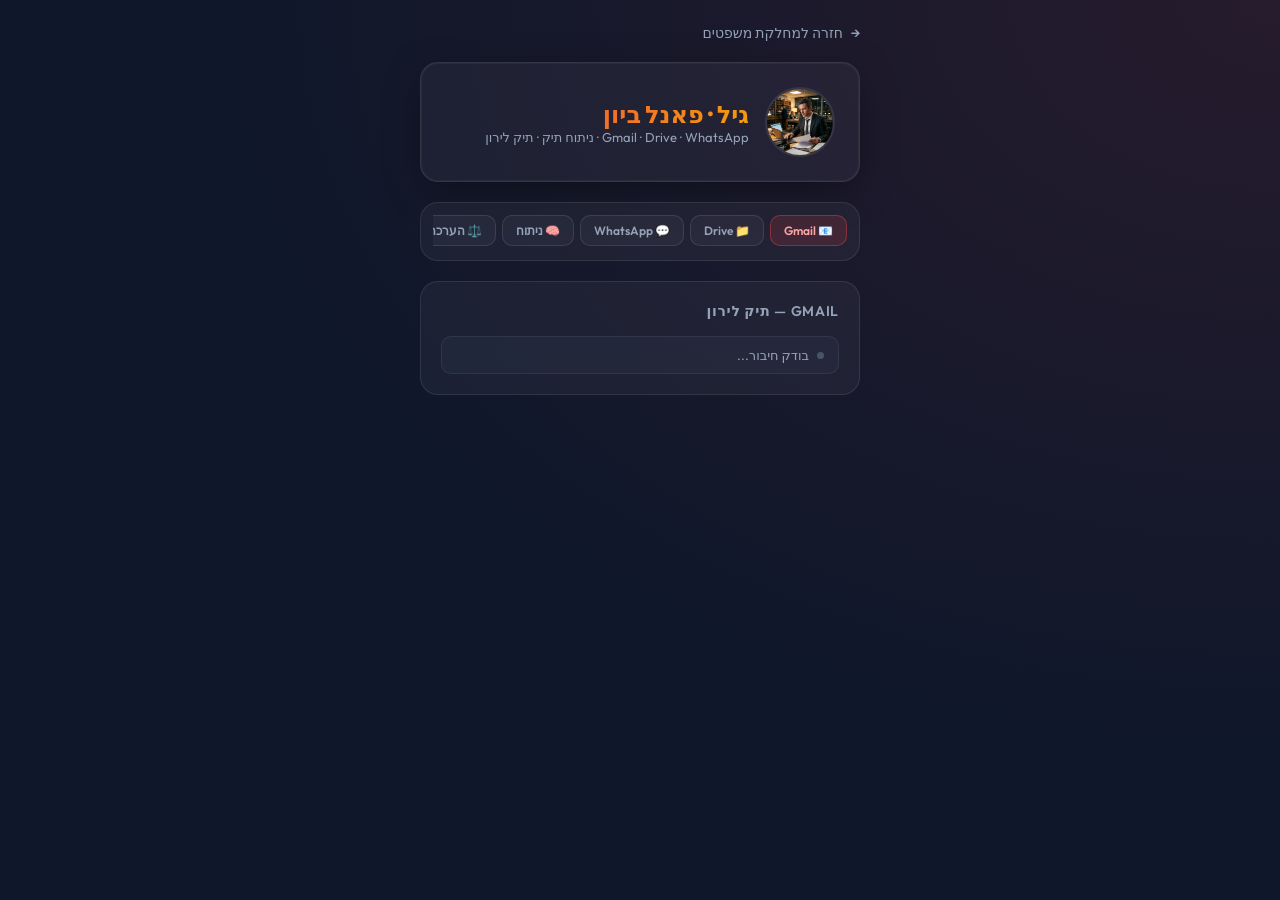
==== commit 353f00fb: "Gil v2: silent auth, gap analysis, win score, WhatsApp copy-to-lawyer, deep Drive search" ====
--- a/ui/gil.html
+++ b/ui/gil.html
@@ -6,114 +6,77 @@
   <title>גיל · תיק לירון · ביון</title>
   <link href="https://fonts.googleapis.com/css2?family=Outfit:wght@300;400;500;600;700;800&family=JetBrains+Mono:wght@400;600&display=swap" rel="stylesheet" />
   <link rel="stylesheet" href="shared-agent.css" />
-
-  <!-- Google API -->
   <script src="https://apis.google.com/js/api.js"></script>
   <script src="https://accounts.google.com/gsi/client"></script>
-
   <style>
-    :root {
-      --grad-primary: linear-gradient(135deg, #ef4444 0%, #f59e0b 100%);
-      --gold: #f59e0b; --red: #ef4444; --blue: #3b82f6;
-      --green: #10b981; --purple: #8b5cf6;
-    }
+    :root { --grad-primary: linear-gradient(135deg, #ef4444 0%, #f59e0b 100%); }
     body { background-image: radial-gradient(ellipse at top right, rgba(239,68,68,0.10), transparent 60%); }
     .agent-name { background: var(--grad-primary); -webkit-background-clip: text; color: transparent; }
 
-    /* TABS */
-    .tabs { display: flex; gap: 8px; overflow-x: auto; padding-bottom: 2px; scrollbar-width: none; }
+    .tabs { display: flex; gap: 6px; overflow-x: auto; padding-bottom: 2px; scrollbar-width: none; }
     .tabs::-webkit-scrollbar { display: none; }
-    .tab {
-      flex-shrink: 0; padding: 8px 16px; border-radius: 10px; font-size: 13px; font-weight: 600;
-      cursor: pointer; border: 1px solid rgba(255,255,255,.1); background: rgba(255,255,255,.04);
-      color: #94a3b8; transition: all .2s; font-family: 'Outfit', sans-serif;
-    }
-    .tab.active { background: rgba(239,68,68,.15); border-color: rgba(239,68,68,.4); color: #fca5a5; }
-    .tab-panel { display: none; }
-    .tab-panel.active { display: flex; flex-direction: column; gap: 14px; }
-
-    /* CONNECT BUTTON */
-    .connect-btn {
-      display: flex; align-items: center; justify-content: center; gap: 10px;
-      padding: 14px 20px; border-radius: 14px; font-size: 14px; font-weight: 700;
-      cursor: pointer; border: none; transition: all .2s; width: 100%;
-      font-family: 'Outfit', sans-serif;
-    }
-    .connect-btn.gmail { background: linear-gradient(135deg,#ef4444,#dc2626); color: white; box-shadow: 0 6px 20px rgba(239,68,68,.3); }
-    .connect-btn.drive { background: linear-gradient(135deg,#3b82f6,#2563eb); color: white; box-shadow: 0 6px 20px rgba(59,130,246,.3); }
-    .connect-btn:hover { transform: translateY(-2px); filter: brightness(1.1); }
-    .connect-btn:disabled { opacity: .5; cursor: not-allowed; transform: none; }
-
-    /* STATUS BAR */
-    .status-bar { display: flex; align-items: center; gap: 8px; padding: 10px 14px; border-radius: 10px; font-size: 13px; }
-    .status-bar.connected { background: rgba(16,185,129,.1); border: 1px solid rgba(16,185,129,.25); color: #6ee7b7; }
-    .status-bar.disconnected { background: rgba(100,116,139,.08); border: 1px solid rgba(100,116,139,.2); color: #94a3b8; }
-    .status-bar.loading { background: rgba(245,158,11,.08); border: 1px solid rgba(245,158,11,.2); color: #fcd34d; }
-    .status-dot { width: 7px; height: 7px; border-radius: 50%; flex-shrink: 0; }
-    .status-dot.green { background: #10b981; animation: pulse-g 2s infinite; }
-    .status-dot.gray { background: #475569; }
-    .status-dot.amber { background: #f59e0b; animation: pulse-a 1s infinite alternate; }
-    @keyframes pulse-g { 0%,100%{opacity:1} 50%{opacity:.5} }
-    @keyframes pulse-a { from{opacity:.5} to{opacity:1} }
-
-    /* EMAIL ITEMS */
-    .email-item {
-      padding: 13px 15px; border-radius: 12px; border: 1px solid rgba(255,255,255,.07);
-      background: rgba(255,255,255,.03); cursor: pointer; transition: all .15s;
-    }
-    .email-item:hover { background: rgba(255,255,255,.06); border-color: rgba(239,68,68,.2); }
-    .email-subject { font-size: 13px; font-weight: 600; color: #f1f5f9; margin-bottom: 4px; }
-    .email-meta { font-size: 11px; color: #64748b; margin-bottom: 6px; font-family: 'JetBrains Mono', monospace; }
-    .email-snippet { font-size: 12px; color: #94a3b8; line-height: 1.4; }
-    .email-link { font-size: 11px; color: #ef4444; text-decoration: none; margin-top: 6px; display: inline-block; }
-    .email-link:hover { text-decoration: underline; }
-
-    /* DRIVE ITEMS */
-    .drive-item {
-      display: flex; align-items: center; gap: 12px; padding: 12px 14px;
-      border-radius: 10px; border: 1px solid rgba(59,130,246,.15);
-      background: rgba(59,130,246,.05); cursor: pointer; transition: all .15s; text-decoration: none;
-    }
-    .drive-item:hover { background: rgba(59,130,246,.1); border-color: rgba(59,130,246,.3); }
-    .drive-icon { font-size: 22px; flex-shrink: 0; }
-    .drive-name { font-size: 13px; font-weight: 600; color: #f1f5f9; flex: 1; }
-    .drive-date { font-size: 10px; color: #64748b; font-family: 'JetBrains Mono', monospace; }
-
-    /* WHATSAPP */
-    .wa-paste {
-      width: 100%; min-height: 160px; background: rgba(255,255,255,.04);
-      border: 1px solid rgba(255,255,255,.1); border-radius: 12px;
-      color: #f1f5f9; font-size: 13px; font-family: 'Outfit', sans-serif;
-      padding: 14px; resize: vertical; outline: none; direction: rtl;
-      transition: border-color .2s;
-    }
-    .wa-paste:focus { border-color: rgba(37,211,102,.4); }
-    .wa-analyze-btn {
-      padding: 12px 20px; border-radius: 10px; border: none; cursor: pointer;
-      background: linear-gradient(135deg,#25d366,#128c7e); color: white;
-      font-size: 13px; font-weight: 700; font-family: 'Outfit', sans-serif;
-      width: 100%; transition: all .2s;
-    }
-    .wa-analyze-btn:hover { transform: translateY(-1px); filter: brightness(1.1); }
-
-    /* ASSESSMENT */
-    .assess-item { display: flex; gap: 10px; padding: 10px 0; border-bottom: 1px solid rgba(255,255,255,.05); font-size: 13px; }
-    .assess-item:last-child { border-bottom: none; }
-    .assess-num { color: #ef4444; font-weight: 800; font-family: 'JetBrains Mono', monospace; min-width: 20px; flex-shrink: 0; }
-    .assess-text { color: #f1f5f9; flex: 1; line-height: 1.45; }
-    .assess-prio { font-size: 10px; font-family: 'JetBrains Mono', monospace; padding: 2px 7px; border-radius: 999px; margin-top: 4px; display: inline-block; }
-    .assess-prio.high { background: rgba(239,68,68,.15); color: #fca5a5; border: 1px solid rgba(239,68,68,.25); }
-    .assess-prio.med { background: rgba(245,158,11,.15); color: #fcd34d; border: 1px solid rgba(245,158,11,.25); }
-
-    .empty-state { text-align: center; padding: 30px; color: #475569; font-size: 13px; }
-    .loader { display: flex; justify-content: center; padding: 24px; }
-    .spin { width: 24px; height: 24px; border: 2px solid rgba(255,255,255,.1); border-top-color: #ef4444; border-radius: 50%; animation: spin .7s linear infinite; }
-    @keyframes spin { to{transform:rotate(360deg)} }
+    .tab { flex-shrink:0; padding:7px 13px; border-radius:10px; font-size:12px; font-weight:600; cursor:pointer; border:1px solid rgba(255,255,255,.1); background:rgba(255,255,255,.04); color:#94a3b8; transition:all .2s; font-family:'Outfit',sans-serif; }
+    .tab.active { background:rgba(239,68,68,.15); border-color:rgba(239,68,68,.4); color:#fca5a5; }
+    .tab-panel { display:none; }
+    .tab-panel.active { display:flex; flex-direction:column; gap:14px; }
+
+    .connect-btn { display:flex; align-items:center; justify-content:center; gap:10px; padding:14px 20px; border-radius:14px; font-size:14px; font-weight:700; cursor:pointer; border:none; transition:all .2s; width:100%; font-family:'Outfit',sans-serif; }
+    .connect-btn.gmail { background:linear-gradient(135deg,#ef4444,#dc2626); color:white; box-shadow:0 6px 20px rgba(239,68,68,.3); }
+    .connect-btn.drive { background:linear-gradient(135deg,#3b82f6,#2563eb); color:white; box-shadow:0 6px 20px rgba(59,130,246,.3); }
+    .connect-btn:hover { transform:translateY(-2px); filter:brightness(1.1); }
+    .connect-btn:disabled { opacity:.5; cursor:not-allowed; transform:none; }
+
+    .status-bar { display:flex; align-items:center; gap:8px; padding:10px 14px; border-radius:10px; font-size:13px; }
+    .status-bar.connected { background:rgba(16,185,129,.1); border:1px solid rgba(16,185,129,.25); color:#6ee7b7; }
+    .status-bar.disconnected { background:rgba(100,116,139,.08); border:1px solid rgba(100,116,139,.2); color:#94a3b8; }
+    .status-bar.loading { background:rgba(245,158,11,.08); border:1px solid rgba(245,158,11,.2); color:#fcd34d; }
+    .status-dot { width:7px; height:7px; border-radius:50%; flex-shrink:0; }
+    .status-dot.green { background:#10b981; animation:pg 2s infinite; }
+    .status-dot.gray { background:#475569; }
+    .status-dot.amber { background:#f59e0b; animation:pa 1s infinite alternate; }
+    @keyframes pg{0%,100%{opacity:1}50%{opacity:.5}} @keyframes pa{from{opacity:.5}to{opacity:1}}
+
+    .email-item { padding:13px 15px; border-radius:12px; border:1px solid rgba(255,255,255,.07); background:rgba(255,255,255,.03); cursor:pointer; transition:all .15s; }
+    .email-item:hover { background:rgba(255,255,255,.06); border-color:rgba(239,68,68,.2); }
+    .email-subject { font-size:13px; font-weight:600; color:#f1f5f9; margin-bottom:4px; }
+    .email-meta { font-size:11px; color:#64748b; margin-bottom:6px; font-family:'JetBrains Mono',monospace; }
+    .email-snippet { font-size:12px; color:#94a3b8; line-height:1.4; }
+    .email-link { font-size:11px; color:#ef4444; text-decoration:none; margin-top:6px; display:inline-block; }
+
+    .drive-item { display:flex; align-items:center; gap:12px; padding:12px 14px; border-radius:10px; border:1px solid rgba(59,130,246,.15); background:rgba(59,130,246,.05); cursor:pointer; transition:all .15s; text-decoration:none; }
+    .drive-item:hover { background:rgba(59,130,246,.1); border-color:rgba(59,130,246,.3); }
+    .drive-icon { font-size:22px; flex-shrink:0; }
+    .drive-name { font-size:13px; font-weight:600; color:#f1f5f9; flex:1; }
+    .drive-date { font-size:10px; color:#64748b; font-family:'JetBrains Mono',monospace; }
+
+    .wa-paste { width:100%; min-height:150px; background:rgba(255,255,255,.04); border:1px solid rgba(255,255,255,.1); border-radius:12px; color:#f1f5f9; font-size:13px; font-family:'Outfit',sans-serif; padding:14px; resize:vertical; outline:none; direction:rtl; transition:border-color .2s; }
+    .wa-paste:focus { border-color:rgba(37,211,102,.4); }
+    .wa-btn { padding:12px 20px; border-radius:10px; border:none; cursor:pointer; background:linear-gradient(135deg,#25d366,#128c7e); color:white; font-size:13px; font-weight:700; font-family:'Outfit',sans-serif; width:100%; transition:all .2s; }
+
+    /* ANALYSIS */
+    .gap-row { display:flex; align-items:center; gap:10px; padding:9px 0; border-bottom:1px solid rgba(255,255,255,.05); font-size:13px; }
+    .gap-row:last-child { border-bottom:none; }
+    .gap-light { font-size:16px; flex-shrink:0; }
+    .gap-label { flex:1; color:#f1f5f9; }
+    .gap-note { font-size:11px; color:#64748b; font-family:'JetBrains Mono',monospace; }
+
+    .score-bar-wrap { background:rgba(255,255,255,.06); border-radius:999px; height:10px; overflow:hidden; margin:10px 0 4px; }
+    .score-bar-fill { height:100%; border-radius:999px; background:linear-gradient(90deg,#ef4444,#f59e0b,#10b981); transition:width .8s ease; }
+
+    .action-row { display:flex; gap:10px; padding:9px 0; border-bottom:1px solid rgba(255,255,255,.05); font-size:13px; align-items:flex-start; }
+    .action-row:last-child { border-bottom:none; }
+    .action-prio { font-size:16px; flex-shrink:0; }
+    .action-text { flex:1; color:#f1f5f9; line-height:1.45; }
+
+    .empty-state { text-align:center; padding:30px; color:#475569; font-size:13px; }
+    .loader { display:flex; justify-content:center; padding:24px; }
+    .spin { width:24px; height:24px; border:2px solid rgba(255,255,255,.1); border-top-color:#ef4444; border-radius:50%; animation:spin .7s linear infinite; }
+    @keyframes spin{to{transform:rotate(360deg)}}
+    .disclaimer { font-size:10px; color:#334155; text-align:center; padding:6px; font-family:'JetBrains Mono',monospace; border-top:1px solid rgba(255,255,255,.04); margin-top:10px; }
   </style>
 </head>
 <body>
 <div class="app">
-
   <a href="legal.html" class="back-btn">חזרה למחלקת משפטים</a>
 
   <div class="header">
@@ -121,431 +84,420 @@
          onerror="this.src='data:image/svg+xml,<svg xmlns=%22http://www.w3.org/2000/svg%22 width=%2270%22 height=%2270%22><rect width=%2270%22 height=%2270%22 rx=%2235%22 fill=%22%23ef4444%22/><text x=%2235%22 y=%2244%22 text-anchor=%22middle%22 fill=%22white%22 font-size=%2226%22>ג</text></svg>'">
     <div>
       <div class="agent-name">גיל · פאנל ביון</div>
-      <div class="agent-role">CEO override · Gmail + Drive + WhatsApp · תיק לירון</div>
+      <div class="agent-role">Gmail · Drive · WhatsApp · ניתוח תיק · תיק לירון</div>
     </div>
   </div>
 
   <!-- TABS -->
-  <div class="card" style="padding:14px;">
+  <div class="card" style="padding:12px;">
     <div class="tabs">
       <button class="tab active" onclick="switchTab('gmail',this)">📧 Gmail</button>
       <button class="tab" onclick="switchTab('drive',this)">📁 Drive</button>
       <button class="tab" onclick="switchTab('whatsapp',this)">💬 WhatsApp</button>
-      <button class="tab" onclick="switchTab('assess',this)">⚖️ הערכת גיל</button>
-    </div>
-  </div>
-
-  <!-- ═══ GMAIL TAB ═══ -->
+      <button class="tab" onclick="switchTab('analysis',this)">🧠 ניתוח</button>
+      <button class="tab" onclick="switchTab('assess',this)">⚖️ הערכה</button>
+    </div>
+  </div>
+
+  <!-- ══ GMAIL ══ -->
   <div id="tab-gmail" class="tab-panel active">
     <div class="card">
-      <div class="card-title">חיבור Gmail — תיק לירון</div>
-      <div id="gmail-status" class="status-bar disconnected">
-        <div class="status-dot gray"></div>
-        לא מחובר
+      <div class="card-title">Gmail — תיק לירון</div>
+      <div id="gmail-status" class="status-bar disconnected"><div class="status-dot gray"></div>בודק חיבור...</div>
+      <div id="gmail-btn-wrap" style="margin-top:10px;display:none;">
+        <button class="connect-btn gmail" id="gmail-btn" onclick="doAuth()">🔐 התחבר ל-Gmail</button>
+        <div style="margin-top:8px;font-size:11px;color:#475569;font-family:'JetBrains Mono',monospace;text-align:center;">Label: כתיק-לירון · brumeroffice@gmail.com</div>
       </div>
-      <div style="height:10px;"></div>
-      <button class="connect-btn gmail" id="gmail-btn" onclick="connectGmail()">
-        🔐 התחבר ל-Gmail של אלעד
-      </button>
-      <div style="margin-top:10px;font-size:11px;color:#475569;font-family:'JetBrains Mono',monospace;text-align:center;">
-        ייקרא: Label כתיק-לירון · מיילים ל/מ brumeroffice@gmail.com
-      </div>
-    </div>
-
+    </div>
     <div class="card" id="gmail-results" style="display:none;">
-      <div class="card-title" id="gmail-count-label">מיילים רלוונטיים</div>
+      <div class="card-title" id="gmail-count-label">מיילים</div>
       <div id="gmail-list" style="display:flex;flex-direction:column;gap:10px;"></div>
     </div>
   </div>
 
-  <!-- ═══ DRIVE TAB ═══ -->
+  <!-- ══ DRIVE ══ -->
   <div id="tab-drive" class="tab-panel">
     <div class="card">
-      <div class="card-title">ספריית ברומר — Google Drive</div>
-      <div id="drive-status" class="status-bar disconnected">
-        <div class="status-dot gray"></div>
-        לא מחובר
-      </div>
-      <div style="height:10px;"></div>
-      <button class="connect-btn drive" id="drive-btn" onclick="connectDrive()">
-        📂 התחבר ל-Drive — ספריית ברומר
-      </button>
-      <div style="margin-top:10px;font-size:11px;color:#475569;font-family:'JetBrains Mono',monospace;text-align:center;">
-        ייקרא: תיקיית "ברומר" / "Brumer" ב-Drive
-      </div>
-    </div>
-
+      <div class="card-title">Drive — ספריית ברומר</div>
+      <div id="drive-status" class="status-bar disconnected"><div class="status-dot gray"></div>ממתין לחיבור...</div>
+    </div>
     <div class="card" id="drive-results" style="display:none;">
-      <div class="card-title" id="drive-count-label">קבצים בספרייה</div>
+      <div class="card-title" id="drive-count-label">קבצים</div>
       <div id="drive-list" style="display:flex;flex-direction:column;gap:8px;"></div>
     </div>
   </div>
 
-  <!-- ═══ WHATSAPP TAB ═══ -->
+  <!-- ══ WHATSAPP ══ -->
   <div id="tab-whatsapp" class="tab-panel">
     <div class="card">
       <div class="card-title">💬 ניתוח שיחת WhatsApp — לירון</div>
-      <p style="font-size:12px;color:#64748b;margin-bottom:12px;line-height:1.6;">
-        ב-WhatsApp: פתח שיחה עם לירון ← ⋮ ← <strong style="color:#94a3b8;">Export Chat</strong> ← ללא מדיה.<br>
-        העתק את תוכן הקובץ והדבק כאן:
-      </p>
-      <textarea class="wa-paste" id="wa-text" placeholder="הדבק כאן את תוכן ייצוא WhatsApp..."></textarea>
-      <div style="height:10px;"></div>
-      <button class="wa-analyze-btn" onclick="analyzeWhatsApp()">⚖️ נתח — מה רלוונטי לתיק</button>
+      <p style="font-size:12px;color:#64748b;margin-bottom:10px;line-height:1.6;">פתח שיחה עם לירון ← ⋮ ← <strong style="color:#94a3b8;">Export Chat</strong> ← ללא מדיה. הדבק כאן:</p>
+      <textarea class="wa-paste" id="wa-text" placeholder="הדבק ייצוא WhatsApp..."></textarea>
+      <div style="height:8px;"></div>
+      <button class="wa-btn" onclick="analyzeWA()">⚖️ נתח — מה רלוונטי לתיק</button>
     </div>
     <div class="card" id="wa-results" style="display:none;">
-      <div class="card-title">ממצאי גיל מהשיחה</div>
+      <div class="card-title">ממצאי גיל</div>
       <div id="wa-list" style="display:flex;flex-direction:column;gap:10px;"></div>
-    </div>
-  </div>
-
-  <!-- ═══ ASSESSMENT TAB ═══ -->
+      <button id="wa-copy-btn" onclick="copyToLawyer()" style="display:none;margin-top:12px;padding:10px;border-radius:10px;border:1px solid rgba(245,158,11,.3);background:rgba(245,158,11,.08);color:#fcd34d;font-size:12px;font-weight:600;cursor:pointer;font-family:'Outfit',sans-serif;width:100%;">📋 העתק סיכום לברומר</button>
+    </div>
+  </div>
+
+  <!-- ══ ANALYSIS ══ -->
+  <div id="tab-analysis" class="tab-panel">
+    <div class="card">
+      <div class="card-title">🧠 ניתוח פערים — מה קיים / מה חסר</div>
+      <div id="gap-list" style="display:flex;flex-direction:column;">
+        <div class="empty-state">חבר Gmail כדי להפעיל ניתוח אוטומטי</div>
+      </div>
+    </div>
+    <div class="card" id="collected-summary" style="display:none;">
+      <div class="card-title">ביון שנאסף</div>
+      <div id="collected-list" style="display:flex;flex-direction:column;gap:6px;font-size:13px;"></div>
+    </div>
+  </div>
+
+  <!-- ══ ASSESSMENT ══ -->
   <div id="tab-assess" class="tab-panel">
     <div class="card">
-      <div class="card-title">⚖️ הערכת גיל — מה נדרש לתעד</div>
-      <div id="assess-placeholder" style="color:#475569;font-size:13px;line-height:1.6;padding:4px 0;">
-        הערכה תתעדכן אוטומטית לאחר שתחובר ל-Gmail ו/או תנתח את ה-WhatsApp.<br><br>
-        <strong style="color:#94a3b8;">בינתיים — ניתוח ראשוני על בסיס מה שידוע:</strong>
+      <div class="card-title">⚖️ הערכת גיל — סיכויי זכייה</div>
+      <div id="score-display">
+        <div style="font-size:13px;color:#64748b;">ניתוח יתחיל לאחר חיבור Gmail</div>
       </div>
-      <div style="display:flex;flex-direction:column;gap:0;margin-top:14px;">
-        <div class="assess-item">
-          <span class="assess-num">1</span>
-          <div class="assess-text">
-            כל ניסיון תקשורת עם לירון שלא נענה / נדחה — לתעד עם תאריך ושעה
-            <br><span class="assess-prio high">עדיפות גבוהה</span>
-          </div>
-        </div>
-        <div class="assess-item">
-          <span class="assess-num">2</span>
-          <div class="assess-text">
-            כל אמירה של לירון שנוגעת לאיילה (בריאות, לימודים, שגרה) — מהווה ראיה לצורת הורות
-            <br><span class="assess-prio high">עדיפות גבוהה</span>
-          </div>
-        </div>
-        <div class="assess-item">
-          <span class="assess-num">3</span>
-          <div class="assess-text">
-            כל אמירה על כספים, מזונות, הוצאות — רלוונטי לתיק ביטול המזונות
-            <br><span class="assess-prio high">עדיפות גבוהה</span>
-          </div>
-        </div>
-        <div class="assess-item">
-          <span class="assess-num">4</span>
-          <div class="assess-text">
-            חומר שנשלח לברומר (עו"ד) — לתעד מה נשלח ומתי, לזהות פערים
-            <br><span class="assess-prio med">עדיפות בינונית</span>
-          </div>
-        </div>
-        <div class="assess-item">
-          <span class="assess-num">5</span>
-          <div class="assess-text">
-            כל הפניה לגבי טיפול רגשי לאיילה — תגובות חיוביות ושליליות כאחד
-            <br><span class="assess-prio med">עדיפות בינונית</span>
-          </div>
-        </div>
-        <div class="assess-item">
-          <span class="assess-num">6</span>
-          <div class="assess-text">
-            אירועים שבהם לירון לא כיבדה את סידורי הקשר הקיימים — תאריכים מדויקים
-            <br><span class="assess-prio high">עדיפות גבוהה</span>
-          </div>
-        </div>
+      <div class="disclaimer">⚠️ גיל הוא סוכן ניתוח נתונים בלבד — אינו עורך דין. כל החלטה בהתייעצות עם ברומר.</div>
+    </div>
+    <div class="card">
+      <div class="card-title">📋 פעולות נדרשות לפי דחיפות</div>
+      <div id="actions-list" style="display:flex;flex-direction:column;">
+        <div class="action-row"><span class="action-prio">🔴</span><span class="action-text">שלח חומר מזונות לברומר — מוכן, רק ממתין לשליחה</span></div>
+        <div class="action-row"><span class="action-prio">🔴</span><span class="action-text">תעד כל ניסיון תקשורת עם לירון שלא נענה (תאריך + שעה)</span></div>
+        <div class="action-row"><span class="action-prio">🟡</span><span class="action-text">קבל תגובה בכתב מלירון על בקשת הטיפול הרגשי לאיילה</span></div>
+        <div class="action-row"><span class="action-prio">🟡</span><span class="action-text">וודא שסעיף ג' רשום במסמך רשמי חתום</span></div>
+        <div class="action-row"><span class="action-prio">🟢</span><span class="action-text">בדוק עם ברומר מה השלב הבא לאחר הגשת חומר המזונות</span></div>
       </div>
-      <div id="assess-live" style="margin-top:16px;"></div>
-    </div>
-  </div>
-
-</div>
+    </div>
+  </div>
+
+</div><!-- /app -->
 
 <script>
-// ══════════════════════════════════════════
-// CONFIG
-// ══════════════════════════════════════════
 const CLIENT_ID = '731371047133-ohte8lgdqvef98j3lr2eq7uuj3i2i817.apps.googleusercontent.com';
-const SCOPES = [
-  'https://www.googleapis.com/auth/gmail.readonly',
-  'https://www.googleapis.com/auth/drive.readonly'
-].join(' ');
-
-const BRUMER_EMAIL = 'brumeroffice@gmail.com';
-const LABEL_NAME   = 'כתיק-לירון';
+const SCOPES = 'https://www.googleapis.com/auth/gmail.readonly https://www.googleapis.com/auth/drive.readonly';
+const BRUMER = 'brumeroffice@gmail.com';
+const TOKEN_KEY = 'gil_access_token';
 
 let tokenClient, accessToken = null;
-let gmailConnected = false, driveConnected = false;
-
-// ══════════════════════════════════════════
-// TABS
-// ══════════════════════════════════════════
+const intel = { gmailCount:0, driveCount:0, waCount:0, brumerEmails:0, hasSection3:false, hasMezono:false, hasAyala:false, hasCourtDate:false, allSnippets:[] };
+
+// ══ TABS ══
 function switchTab(id, btn) {
-  document.querySelectorAll('.tab-panel').forEach(p => p.classList.remove('active'));
-  document.querySelectorAll('.tab').forEach(t => t.classList.remove('active'));
-  document.getElementById('tab-' + id).classList.add('active');
+  document.querySelectorAll('.tab-panel').forEach(p=>p.classList.remove('active'));
+  document.querySelectorAll('.tab').forEach(t=>t.classList.remove('active'));
+  document.getElementById('tab-'+id).classList.add('active');
   btn.classList.add('active');
 }
 
-// ══════════════════════════════════════════
-// GOOGLE AUTH (shared token for Gmail + Drive)
-// ══════════════════════════════════════════
-function initTokenClient() {
+// ══ AUTH — SILENT FIRST ══
+window.addEventListener('load', () => {
+  google.accounts.id.initialize({ client_id: CLIENT_ID });
   tokenClient = google.accounts.oauth2.initTokenClient({
     client_id: CLIENT_ID,
     scope: SCOPES,
-    callback: (resp) => {
-      if (resp.error) { alert('שגיאת אימות: ' + resp.error); return; }
-      accessToken = resp.access_token;
-      gmailConnected = true;
-      driveConnected = true;
-      setStatus('gmail', true);
-      setStatus('drive', true);
-      loadGmail();
-      loadDrive();
-    }
+    callback: onToken
   });
-}
-window.addEventListener('load', () => {
-  google.accounts.id.initialize({ client_id: CLIENT_ID });
-  initTokenClient();
-  const saved = sessionStorage.getItem('gil_token');
+  const saved = localStorage.getItem(TOKEN_KEY);
   if (saved) {
     accessToken = saved;
-    gmailConnected = true; driveConnected = true;
-    setStatus('gmail', true); setStatus('drive', true);
-    loadGmail(); loadDrive();
+    onConnected();
+  } else {
+    // Silent attempt — no popup
+    tokenClient.requestAccessToken({ prompt: '' });
+    setTimeout(() => {
+      if (!accessToken) showAuthButton();
+    }, 3000);
   }
 });
 
-function setStatus(type, connected, loading = false) {
-  const el = document.getElementById(type + '-status');
-  if (loading) {
-    el.className = 'status-bar loading';
-    el.innerHTML = '<div class="status-dot amber"></div> טוען נתונים...';
-  } else if (connected) {
-    el.className = 'status-bar connected';
-    el.innerHTML = '<div class="status-dot green"></div> מחובר ✓';
-    document.getElementById(type + '-btn').disabled = true;
-    document.getElementById(type + '-btn').textContent = '✓ מחובר';
-  } else {
-    el.className = 'status-bar disconnected';
-    el.innerHTML = '<div class="status-dot gray"></div> לא מחובר';
+function onToken(resp) {
+  if (resp.error) { showAuthButton(); return; }
+  accessToken = resp.access_token;
+  localStorage.setItem(TOKEN_KEY, accessToken);
+  onConnected();
+}
+
+function onConnected() {
+  setStatus('gmail', 'loading');
+  setStatus('drive', 'loading');
+  document.getElementById('gmail-btn-wrap').style.display = 'none';
+  loadGmail();
+  loadDrive();
+}
+
+function showAuthButton() {
+  setStatus('gmail', 'disconnected');
+  document.getElementById('gmail-btn-wrap').style.display = '';
+}
+
+function doAuth() {
+  tokenClient.requestAccessToken({ prompt: 'consent' });
+}
+
+function setStatus(type, state) {
+  const el = document.getElementById(type+'-status');
+  const map = {
+    connected: ['status-bar connected', '<div class="status-dot green"></div>מחובר ✓'],
+    disconnected: ['status-bar disconnected', '<div class="status-dot gray"></div>לא מחובר — לחץ להתחברות'],
+    loading: ['status-bar loading', '<div class="status-dot amber"></div>טוען...'],
+  };
+  const [cls, html] = map[state] || map.disconnected;
+  el.className = cls; el.innerHTML = html;
+}
+
+// ══ API FETCH with 401 handling ══
+async function apiFetch(url) {
+  const r = await fetch(url, { headers: { Authorization: 'Bearer '+accessToken } });
+  if (r.status === 401) {
+    localStorage.removeItem(TOKEN_KEY);
+    accessToken = null;
+    showAuthButton();
+    throw new Error('Token expired — please reconnect');
   }
-}
-
-function requestToken() {
-  tokenClient.requestAccessToken({ prompt: accessToken ? '' : 'consent' });
-}
-
-function connectGmail() { requestToken(); }
-function connectDrive() { requestToken(); }
-
-// ══════════════════════════════════════════
-// GMAIL
-// ══════════════════════════════════════════
-async function gmailFetch(url) {
-  const r = await fetch(url, { headers: { Authorization: 'Bearer ' + accessToken } });
-  if (!r.ok) throw new Error('Gmail API error: ' + r.status);
+  if (!r.ok) throw new Error('API error '+r.status);
   return r.json();
 }
 
+// ══ GMAIL ══
 async function loadGmail() {
-  setStatus('gmail', false, true);
   const list = document.getElementById('gmail-list');
+  document.getElementById('gmail-results').style.display = '';
   list.innerHTML = '<div class="loader"><div class="spin"></div></div>';
-  document.getElementById('gmail-results').style.display = '';
 
   try {
-    // Search: label + brumer emails
-    const q = encodeURIComponent(`(label:כתיק-לירון OR from:${BRUMER_EMAIL} OR to:${BRUMER_EMAIL})`);
-    const data = await gmailFetch(`https://gmail.googleapis.com/gmail/v1/users/me/messages?q=${q}&maxResults=30`);
-
-    if (!data.messages || !data.messages.length) {
-      list.innerHTML = '<div class="empty-state">לא נמצאו מיילים עם Label "כתיק-לירון" או מיילים ל/מ ברומר</div>';
-      setStatus('gmail', true);
+    const q = encodeURIComponent(`(label:כתיק-לירון OR from:${BRUMER} OR to:${BRUMER})`);
+    const data = await apiFetch(`https://gmail.googleapis.com/gmail/v1/users/me/messages?q=${q}&maxResults=40`);
+
+    if (!data.messages?.length) {
+      list.innerHTML = '<div class="empty-state">לא נמצאו מיילים עם Label "כתיק-לירון" או ל/מ ברומר</div>';
+      setStatus('gmail', 'connected');
+      runAnalysis();
       return;
     }
 
     const msgs = await Promise.all(
-      data.messages.slice(0, 20).map(m =>
-        gmailFetch(`https://gmail.googleapis.com/gmail/v1/users/me/messages/${m.id}?format=metadata&metadataHeaders=Subject,From,To,Date`)
+      data.messages.slice(0,25).map(m =>
+        apiFetch(`https://gmail.googleapis.com/gmail/v1/users/me/messages/${m.id}?format=metadata&metadataHeaders=Subject,From,To,Date`)
       )
     );
 
-    sessionStorage.setItem('gil_token', accessToken);
-
+    intel.gmailCount = msgs.length;
     list.innerHTML = '';
     document.getElementById('gmail-count-label').textContent = `${msgs.length} מיילים רלוונטיים לתיק`;
 
     msgs.forEach(msg => {
-      const h = {};
-      (msg.payload.headers || []).forEach(hdr => { h[hdr.name] = hdr.value; });
-      const subj = h['Subject'] || '(ללא נושא)';
-      const from = h['From'] || '';
-      const date = h['Date'] ? new Date(h['Date']).toLocaleDateString('he-IL') : '';
-      const snippet = msg.snippet || '';
+      const h = {}; (msg.payload.headers||[]).forEach(x=>h[x.name]=x.value);
+      const subj = h.Subject||'(ללא נושא)', from=h.From||'', date=h.Date?new Date(h.Date).toLocaleDateString('he-IL'):'';
+      const snippet = msg.snippet||'';
       const url = `https://mail.google.com/mail/u/0/#all/${msg.id}`;
-      const isBrumer = from.includes(BRUMER_EMAIL) || (h['To'] || '').includes(BRUMER_EMAIL);
+      const isBrumer = from.includes(BRUMER)||(h.To||'').includes(BRUMER);
+
+      // intel extraction
+      intel.allSnippets.push(snippet+' '+subj);
+      if (isBrumer) intel.brumerEmails++;
+      if (/סעיף ג|גישור|mediation/i.test(snippet+subj)) intel.hasSection3 = true;
+      if (/מזונות|alimony/i.test(snippet+subj)) intel.hasMezono = true;
+      if (/איילה|ayala/i.test(snippet+subj)) intel.hasAyala = true;
+      if (/דיון|hearing|\d{1,2}[\/\-\.]\d{1,2}[\/\-\.]\d{2,4}/i.test(snippet+subj)) intel.hasCourtDate = true;
 
       const el = document.createElement('div');
       el.className = 'email-item';
       el.innerHTML = `
-        <div class="email-subject">${isBrumer ? '⚖️ ' : ''}${escHtml(subj)}</div>
-        <div class="email-meta">${escHtml(from)} · ${date}</div>
-        <div class="email-snippet">${escHtml(snippet.substring(0, 120))}${snippet.length > 120 ? '...' : ''}</div>
-        <a href="${url}" target="_blank" class="email-link">פתח ב-Gmail ↗</a>
-      `;
+        <div class="email-subject">${isBrumer?'⚖️ ':''}${esc(subj)}</div>
+        <div class="email-meta">${esc(from)} · ${date}</div>
+        <div class="email-snippet">${esc(snippet.slice(0,120))}${snippet.length>120?'...':''}</div>
+        <a href="${url}" target="_blank" class="email-link">פתח ב-Gmail ↗</a>`;
       list.appendChild(el);
     });
 
-    setStatus('gmail', true);
-    updateAssessment('gmail', msgs.length);
+    setStatus('gmail', 'connected');
+    runAnalysis();
   } catch(e) {
-    list.innerHTML = `<div class="empty-state">שגיאה: ${e.message}</div>`;
-    setStatus('gmail', false);
+    list.innerHTML = `<div class="empty-state">שגיאה: ${esc(e.message)}</div>`;
+    setStatus('gmail', 'disconnected');
   }
 }
 
-// ══════════════════════════════════════════
-// DRIVE
-// ══════════════════════════════════════════
-async function driveFetch(url) {
-  const r = await fetch(url, { headers: { Authorization: 'Bearer ' + accessToken } });
-  if (!r.ok) throw new Error('Drive API error: ' + r.status);
-  return r.json();
-}
-
+// ══ DRIVE ══
 async function loadDrive() {
-  setStatus('drive', false, true);
   const list = document.getElementById('drive-list');
+  document.getElementById('drive-results').style.display = '';
   list.innerHTML = '<div class="loader"><div class="spin"></div></div>';
-  document.getElementById('drive-results').style.display = '';
 
   try {
-    // Search for Brumer folder
-    const q = encodeURIComponent(`name contains 'ברומר' OR name contains 'Brumer' OR name contains 'brumer'`);
-    const data = await driveFetch(`https://www.googleapis.com/drive/v3/files?q=${q}&fields=files(id,name,mimeType,modifiedTime,webViewLink)&pageSize=50`);
-
-    if (!data.files || !data.files.length) {
-      list.innerHTML = '<div class="empty-state">לא נמצאו קבצים עם "ברומר" ב-Drive.<br>נסה לחפש ידנית את שם התיקייה המדויק.</div>';
-      setStatus('drive', true);
+    // Search by name AND shared with brumer
+    const q1 = encodeURIComponent(`name contains 'ברומר' OR name contains 'Brumer' OR name contains 'brumer'`);
+    const q2 = encodeURIComponent(`'${BRUMER}' in readers OR '${BRUMER}' in writers`);
+
+    const [r1, r2] = await Promise.all([
+      apiFetch(`https://www.googleapis.com/drive/v3/files?q=${q1}&fields=files(id,name,mimeType,modifiedTime,webViewLink)&pageSize=40`),
+      apiFetch(`https://www.googleapis.com/drive/v3/files?q=${q2}&fields=files(id,name,mimeType,modifiedTime,webViewLink)&pageSize=40`)
+    ]);
+
+    // Merge & dedupe
+    const seen = new Set();
+    const all = [...(r1.files||[]), ...(r2.files||[])].filter(f => {
+      if (seen.has(f.id)) return false; seen.add(f.id); return true;
+    });
+
+    intel.driveCount = all.length;
+    if (all.some(f => /מזונות|alimony/i.test(f.name))) intel.hasMezono = true;
+
+    if (!all.length) {
+      list.innerHTML = '<div class="empty-state">לא נמצאו קבצים. ייתכן שהתיקייה בשם שונה.</div>';
+      setStatus('drive', 'connected');
       return;
     }
 
     list.innerHTML = '';
-    document.getElementById('drive-count-label').textContent = `${data.files.length} קבצים — ספריית ברומר`;
-
-    const iconMap = {
-      'application/vnd.google-apps.folder': '📁',
-      'application/vnd.google-apps.document': '📄',
-      'application/vnd.google-apps.spreadsheet': '📊',
-      'application/pdf': '📕',
-      'application/vnd.openxmlformats-officedocument.wordprocessingml.document': '📝',
-    };
-
-    data.files.forEach(f => {
-      const icon = iconMap[f.mimeType] || '📎';
-      const date = f.modifiedTime ? new Date(f.modifiedTime).toLocaleDateString('he-IL') : '';
+    document.getElementById('drive-count-label').textContent = `${all.length} קבצים — ספריית ברומר`;
+
+    const iconMap = {'application/vnd.google-apps.folder':'📁','application/vnd.google-apps.document':'📄','application/vnd.google-apps.spreadsheet':'📊','application/pdf':'📕'};
+    all.forEach(f => {
+      const icon = iconMap[f.mimeType]||'📎';
+      const date = f.modifiedTime?new Date(f.modifiedTime).toLocaleDateString('he-IL'):'';
       const el = document.createElement('a');
-      el.className = 'drive-item';
-      el.href = f.webViewLink || '#';
-      el.target = '_blank';
-      el.innerHTML = `
-        <span class="drive-icon">${icon}</span>
-        <span class="drive-name">${escHtml(f.name)}</span>
-        <span class="drive-date">${date}</span>
-      `;
+      el.className='drive-item'; el.href=f.webViewLink||'#'; el.target='_blank';
+      el.innerHTML=`<span class="drive-icon">${icon}</span><span class="drive-name">${esc(f.name)}</span><span class="drive-date">${date}</span>`;
       list.appendChild(el);
     });
 
-    setStatus('drive', true);
-    updateAssessment('drive', data.files.length);
+    setStatus('drive', 'connected');
+    runAnalysis();
   } catch(e) {
-    list.innerHTML = `<div class="empty-state">שגיאה: ${e.message}</div>`;
-    setStatus('drive', false);
+    list.innerHTML = `<div class="empty-state">שגיאה: ${esc(e.message)}</div>`;
+    setStatus('drive', 'disconnected');
   }
 }
 
-// ══════════════════════════════════════════
-// WHATSAPP ANALYSIS
-// ══════════════════════════════════════════
-function analyzeWhatsApp() {
+// ══ WHATSAPP ══
+function analyzeWA() {
   const text = document.getElementById('wa-text').value.trim();
-  if (!text) { alert('הדבק קודם את תוכן ה-WhatsApp'); return; }
-
-  const lines = text.split('\n').filter(l => l.trim());
-  const results = [];
+  if (!text) { alert('הדבק ייצוא WhatsApp'); return; }
+  const lines = text.split('\n').filter(l=>l.trim());
 
   const patterns = [
-    { re: /מזונות|מזון|תשלום|כסף|העברה|פיגור|חוב/i, label: '💰 כספים / מזונות', prio: 'high' },
-    { re: /איילה|הבת|הילדה/i, label: '👧 מידע על איילה', prio: 'high' },
-    { re: /טיפול|פסיכולוג|יועץ|רגשי/i, label: '🧠 טיפול רגשי', prio: 'high' },
-    { re: /לא אבוא|לא יכולה|לא מגיע|ביטל|ביטול|לא תראה|לא ניפגש/i, label: '🚫 סירוב / ביטול', prio: 'high' },
-    { re: /גישור|עורך דין|משפט|דיון|בית משפט|ברומר/i, label: '⚖️ הליך משפטי', prio: 'med' },
-    { re: /איחר|הגיע מאוחר|לא הגיע|לא ענה|לא מגיב/i, label: '⏰ הפרת קשר / חוסר תגובה', prio: 'high' },
-    { re: /גן|בית ספר|חינוך|שיעורים|מחנה/i, label: '📚 חינוך / לימודים', prio: 'med' },
+    {re:/מזונות|מזון|תשלום|כסף|העברה|פיגור|חוב/i, label:'💰 כספים / מזונות', prio:'high'},
+    {re:/איילה|הבת|הילדה/i, label:'👧 מידע על איילה', prio:'high'},
+    {re:/טיפול|פסיכולוג|יועץ|רגשי/i, label:'🧠 טיפול רגשי', prio:'high'},
+    {re:/לא אבוא|לא יכולה|ביטל|ביטול|לא תראה|מסרב|מסרבת|מסרב/i, label:'🚫 סירוב מפורש', prio:'high'},
+    {re:/לא ענה|לא מגיב|לא הגיב|אין תגובה/i, label:'⏰ חוסר תגובה', prio:'high'},
+    {re:/בית משפט|דיון|שופט|פסיקה|ברומר/i, label:'⚖️ הליך משפטי', prio:'med'},
+    {re:/גן|בית ספר|חינוך|שיעורים/i, label:'📚 חינוך', prio:'med'},
+    {re:/\d{1,2}[\/\-\.]\d{1,2}[\/\-\.]\d{2,4}/i, label:'📅 תאריכים מוזכרים', prio:'high'},
+    {re:/לא אחזיר|לא יחזיר|לא שולחת/i, label:'🚫 סירוב להחזיר', prio:'high'},
+    {re:/הגבל|אסור|לא רשאי|מניעה/i, label:'🚫 הגבלת קשר', prio:'high'},
   ];
 
+  const grouped = {};
   lines.forEach(line => {
     patterns.forEach(p => {
       if (p.re.test(line)) {
-        results.push({ line: line.trim(), label: p.label, prio: p.prio });
+        if (!grouped[p.label]) grouped[p.label] = {items:[], prio:p.prio};
+        if (!grouped[p.label].items.includes(line)) grouped[p.label].items.push(line);
       }
     });
   });
 
-  const waResults = document.getElementById('wa-results');
+  const waRes = document.getElementById('wa-results');
   const waList = document.getElementById('wa-list');
-  waResults.style.display = '';
-
-  if (!results.length) {
-    waList.innerHTML = '<div class="empty-state">לא נמצאו הודעות רלוונטיות מיידית לתיק.<br>ייתכן שהשיחה בפורמט שונה — נסה שוב עם ייצוא עברית.</div>';
-    return;
-  }
-
-  // Group by label
-  const grouped = {};
-  results.forEach(r => {
-    if (!grouped[r.label]) grouped[r.label] = { items: [], prio: r.prio };
-    if (!grouped[r.label].items.includes(r.line)) grouped[r.label].items.push(r.line);
-  });
+  waRes.style.display = '';
+
+  const totalFound = Object.values(grouped).reduce((a,g)=>a+g.items.length,0);
+  intel.waCount = totalFound;
+
+  if (!totalFound) { waList.innerHTML='<div class="empty-state">לא נמצאו הודעות רלוונטיות. נסה ייצוא מלא יותר.</div>'; return; }
 
   waList.innerHTML = '';
-  Object.entries(grouped).forEach(([label, g]) => {
+  Object.entries(grouped).sort((a,b)=>a[1].prio==='high'?-1:1).forEach(([label,g]) => {
     const div = document.createElement('div');
-    div.style.cssText = 'margin-bottom:12px;';
     div.innerHTML = `
       <div style="font-size:12px;font-weight:700;color:${g.prio==='high'?'#fca5a5':'#fcd34d'};margin-bottom:8px;">${label} (${g.items.length})</div>
-      ${g.items.slice(0,5).map(i => `<div class="email-item" style="margin-bottom:6px;font-size:12px;color:#e2e8f0;">${escHtml(i)}</div>`).join('')}
-      ${g.items.length > 5 ? `<div style="font-size:11px;color:#475569;padding:4px;">...ועוד ${g.items.length-5} הודעות</div>` : ''}
-    `;
+      ${g.items.slice(0,6).map(i=>`<div class="email-item" style="margin-bottom:6px;font-size:12px;">${esc(i)}</div>`).join('')}
+      ${g.items.length>6?`<div style="font-size:11px;color:#475569;padding:4px;">...ועוד ${g.items.length-6}</div>`:''}`;
     waList.appendChild(div);
   });
 
-  updateAssessment('whatsapp', results.length);
-}
-
-// ══════════════════════════════════════════
-// LIVE ASSESSMENT UPDATE
-// ══════════════════════════════════════════
-const assessData = {};
-function updateAssessment(source, count) {
-  assessData[source] = count;
-  const el = document.getElementById('assess-live');
-  const parts = [];
-  if (assessData.gmail) parts.push(`📧 ${assessData.gmail} מיילים רלוונטיים`);
-  if (assessData.drive) parts.push(`📁 ${assessData.drive} קבצים ב-Drive`);
-  if (assessData.whatsapp) parts.push(`💬 ${assessData.whatsapp} הודעות רלוונטיות ב-WhatsApp`);
-  if (parts.length) {
-    el.innerHTML = `
-      <div style="padding:12px 14px;border-radius:10px;background:rgba(16,185,129,.08);border:1px solid rgba(16,185,129,.2);">
-        <div style="font-size:11px;font-weight:700;color:#6ee7b7;margin-bottom:6px;">ביון שנאסף עד כה</div>
-        ${parts.map(p => `<div style="font-size:13px;color:#f1f5f9;padding:3px 0;">• ${p}</div>`).join('')}
-        <div style="font-size:11px;color:#64748b;margin-top:8px;font-family:'JetBrains Mono',monospace;">שלח לברומר עם בקשה לאימות ולהתייחסות</div>
-      </div>`;
+  document.getElementById('wa-copy-btn').style.display = '';
+  document.getElementById('wa-copy-btn')._data = grouped;
+  runAnalysis();
+}
+
+function copyToLawyer() {
+  const grouped = document.getElementById('wa-copy-btn')._data || {};
+  let text = `סיכום ממצאי WhatsApp — תיק אלעד / לירון\nתאריך: ${new Date().toLocaleDateString('he-IL')}\n\n`;
+  Object.entries(grouped).forEach(([label,g]) => {
+    text += `${label}:\n`;
+    g.items.forEach(i => text += `  • ${i}\n`);
+    text += '\n';
+  });
+  navigator.clipboard.writeText(text).then(() => alert('הועתק — מוכן לשליחה לברומר ✓'));
+}
+
+// ══ ANALYSIS + SCORE ══
+function runAnalysis() {
+  // Gap analysis
+  const gaps = [
+    { label:'מיילים עם ברומר', ok: intel.brumerEmails > 0, note: intel.brumerEmails ? `${intel.brumerEmails} נמצאו` : 'לא נמצאו מיילים עם עו"ד' },
+    { label:'סעיף ג\' — ויתור גישור', ok: true, note: 'חתום ✓ (ידוע)' },
+    { label:'חומר ביטול מזונות ב-Drive', ok: intel.hasMezono || intel.driveCount > 0, note: intel.hasMezono ? 'נמצא ✓' : intel.driveCount > 0 ? 'Drive נטען — לבדוק ידנית' : 'לא אותר' },
+    { label:'תיעוד מצב איילה', ok: intel.hasAyala || intel.waCount > 0, note: intel.hasAyala ? 'נמצא במיילים' : intel.waCount > 0 ? 'נמצא ב-WhatsApp' : 'חסר — לתעד' },
+    { label:'תגובת לירון לטיפול רגשי', ok: false, note: 'לא מתועד — דחוף' },
+    { label:'תאריך דיון קרוב', ok: false, note: 'לא נקבע' },
+    { label:'ייצוג ע"י ברומר', ok: intel.brumerEmails > 2, note: intel.brumerEmails > 2 ? 'פעיל ✓' : intel.brumerEmails > 0 ? 'חלקי' : 'לאמת' },
+    { label:'מיילים מ/אל לירון מתועדים', ok: intel.gmailCount > 0, note: intel.gmailCount > 0 ? `${intel.gmailCount} מיילים` : 'חסר תיעוד' },
+  ];
+
+  const gapList = document.getElementById('gap-list');
+  gapList.innerHTML = '';
+  let score = 0;
+  const weights = [15, 20, 15, 10, 10, 0, 15, 15];
+  gaps.forEach((g, i) => {
+    const light = g.ok === true ? '🟢' : g.ok === false ? '🔴' : '🟡';
+    if (g.ok === true) score += weights[i];
+    else if (g.ok === 'partial') score += Math.floor(weights[i]/2);
+    const row = document.createElement('div');
+    row.className = 'gap-row';
+    row.innerHTML = `<span class="gap-light">${light}</span><span class="gap-label">${g.label}</span><span class="gap-note">${g.note}</span>`;
+    gapList.appendChild(row);
+  });
+
+  // Collected summary
+  const colEl = document.getElementById('collected-summary');
+  const colList = document.getElementById('collected-list');
+  if (intel.gmailCount || intel.driveCount || intel.waCount) {
+    colEl.style.display = '';
+    colList.innerHTML = [
+      intel.gmailCount ? `<div>📧 <strong style="color:#f1f5f9;">${intel.gmailCount}</strong> מיילים רלוונטיים (${intel.brumerEmails} עם ברומר)</div>` : '',
+      intel.driveCount ? `<div>📁 <strong style="color:#f1f5f9;">${intel.driveCount}</strong> קבצים ב-Drive</div>` : '',
+      intel.waCount ? `<div>💬 <strong style="color:#f1f5f9;">${intel.waCount}</strong> הודעות WhatsApp רלוונטיות</div>` : '',
+    ].filter(Boolean).join('');
   }
-}
-
-function escHtml(s) {
-  return String(s).replace(/&/g,'&amp;').replace(/</g,'&lt;').replace(/>/g,'&gt;').replace(/"/g,'&quot;');
-}
+
+  // Score display
+  const scoreEl = document.getElementById('score-display');
+  const color = score >= 70 ? '#10b981' : score >= 45 ? '#f59e0b' : '#ef4444';
+  const label = score >= 70 ? 'חזק — המשך לקדם' : score >= 45 ? 'בינוני — יש עבודה' : 'חלש — נדרשת חיזוק';
+  scoreEl.innerHTML = `
+    <div style="font-size:13px;color:#94a3b8;margin-bottom:8px;">ציון מבוסס נתונים שנאספו</div>
+    <div style="font-size:36px;font-weight:800;color:${color};font-family:'JetBrains Mono',monospace;">${score}%</div>
+    <div class="score-bar-wrap"><div class="score-bar-fill" style="width:${score}%"></div></div>
+    <div style="font-size:12px;color:${color};font-weight:600;margin-bottom:12px;">${label}</div>
+    <div style="display:flex;flex-direction:column;gap:6px;font-size:13px;">
+      ${gaps.filter(g=>g.ok===true).map(g=>`<div>✅ ${g.label}</div>`).join('')}
+      ${gaps.filter(g=>g.ok===false).map(g=>`<div style="color:#fca5a5;">❌ ${g.label} — ${g.note}</div>`).join('')}
+    </div>`;
+}
+
+function esc(s) { return String(s).replace(/&/g,'&amp;').replace(/</g,'&lt;').replace(/>/g,'&gt;').replace(/"/g,'&quot;'); }
 </script>
 </body>
 </html>
